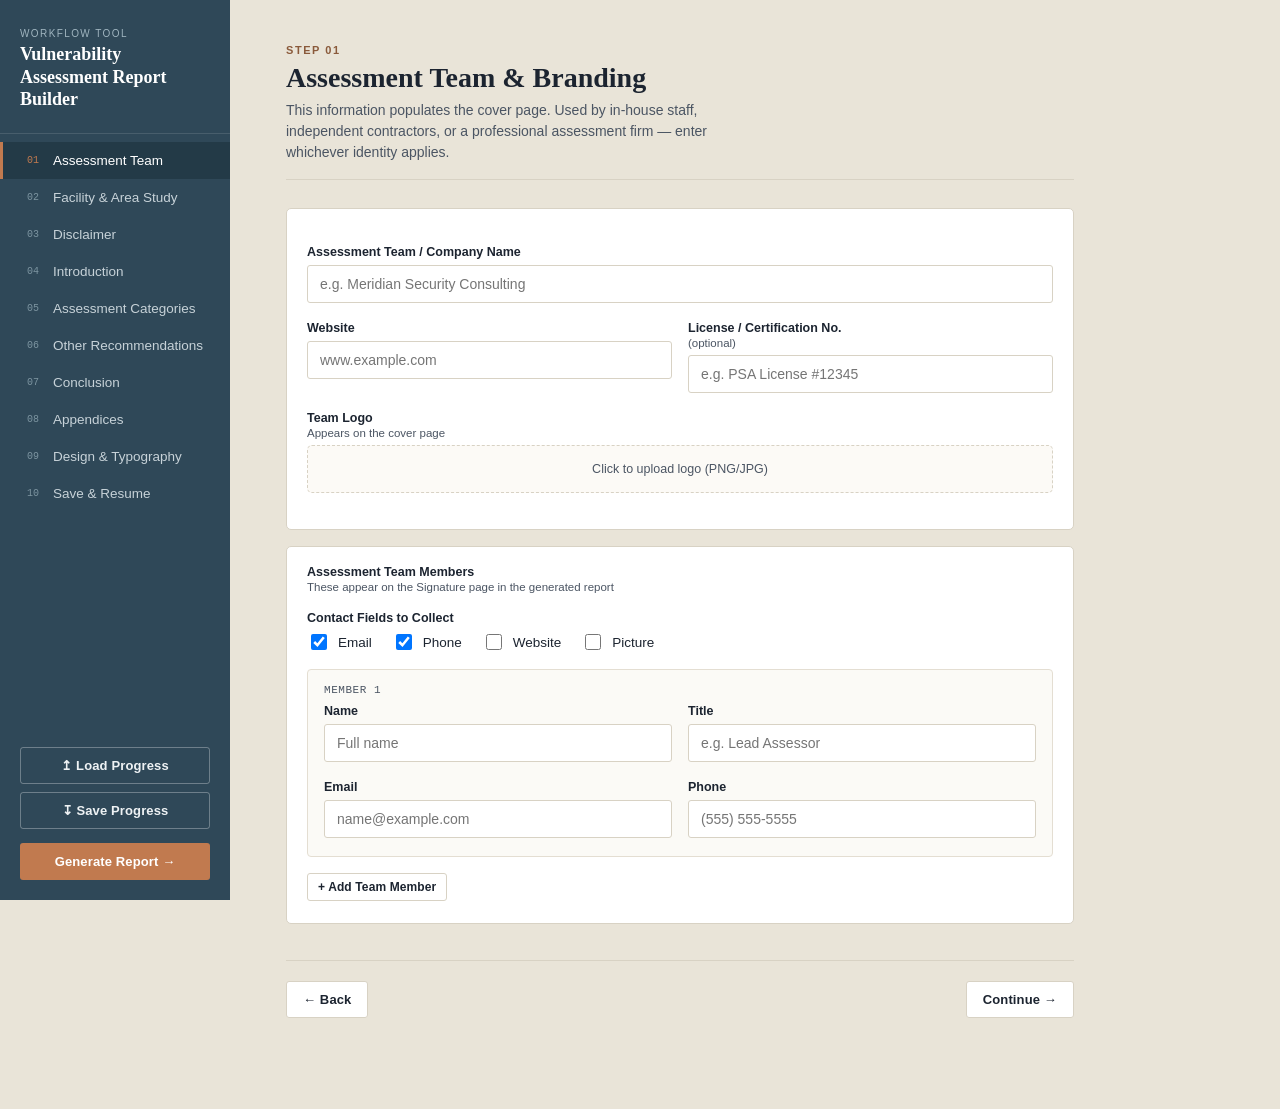
==== app/index.html @ 3f827d61 "Rename index.html to app/index.html" ====
<!DOCTYPE html>
<html lang="en">
<head>
<meta charset="UTF-8">
<meta name="viewport" content="width=device-width, initial-scale=1.0, viewport-fit=cover">
<title>Vulnerability Assessment Report Generator</title>

<!-- PWA: installability -->
<link rel="manifest" href="manifest.json">
<meta name="theme-color" content="#2f4858">
<meta name="background-color" content="#e9e4d8">
<link rel="icon" type="image/png" sizes="192x192" href="icon-192.png">
<link rel="icon" type="image/png" sizes="512x512" href="icon-512.png">

<!-- iOS home-screen behavior (Safari doesn't read manifest.json for these) -->
<link rel="apple-touch-icon" href="apple-touch-icon.png">
<meta name="apple-mobile-web-app-capable" content="yes">
<meta name="apple-mobile-web-app-status-bar-style" content="black-translucent">
<meta name="apple-mobile-web-app-title" content="VA Report">
<meta name="mobile-web-app-capable" content="yes">
<style>
  :root{
    --ink:#1c2430;
    --ink-soft:#4b5563;
    --paper:#faf8f4;
    --paper-line:#e4ded2;
    --folder:#2f4858;
    --folder-dark:#233a47;
    --tab-active:#c17a4f;
    --accent:#8a5a3b;
    --low:#5b7f5e;
    --medium:#b98a35;
    --high:#b95c38;
    --critical:#a13c3c;
    --border:#d8d2c4;
    --serif:'Iowan Old Style','Palatino Linotype',Palatino,Georgia,serif;
    --sans:-apple-system,BlinkMacSystemFont,'Segoe UI',Roboto,Helvetica,Arial,sans-serif;
    --mono:'SF Mono',Consolas,Monaco,monospace;
  }
  *{box-sizing:border-box;}
  body{
    margin:0;
    font-family:var(--sans);
    color:var(--ink);
    background:#e9e4d8;
    -webkit-font-smoothing:antialiased;
  }
  /* ---------- APP SHELL ---------- */
  .app{
    display:flex;
    min-height:100vh;
  }
  .rail{
    width:230px;
    flex-shrink:0;
    background:var(--folder);
    color:#dfe6ea;
    padding:28px 0 20px;
    display:flex;
    flex-direction:column;
    position:sticky;
    top:0;
    height:100vh;
    overflow-y:auto;
  }
  .rail-brand{
    padding:0 20px 22px;
    border-bottom:1px solid rgba(255,255,255,.12);
    margin-bottom:8px;
  }
  .rail-brand .eyebrow{
    font-size:10px;
    letter-spacing:.14em;
    text-transform:uppercase;
    color:#9fb4bf;
    margin-bottom:4px;
  }
  .rail-brand h1{
    font-family:var(--serif);
    font-size:18px;
    font-weight:600;
    margin:0;
    line-height:1.25;
    color:#fff;
  }
  .tab{
    position:relative;
    display:flex;
    align-items:center;
    gap:10px;
    padding:11px 20px 11px 24px;
    font-size:13.5px;
    color:#c7d2d8;
    cursor:pointer;
    border-left:3px solid transparent;
    transition:background .15s, color .15s;
  }
  .tab .num{
    font-family:var(--mono);
    font-size:10px;
    color:#7d95a1;
    width:16px;
  }
  .tab:hover{ background:rgba(255,255,255,.05); color:#fff; }
  .tab.active{
    background:var(--folder-dark);
    color:#fff;
    border-left-color:var(--tab-active);
  }
  .tab.active .num{ color:var(--tab-active); }
  .rail-footer{
    margin-top:auto;
    padding:16px 20px 0;
  }
  .btn{
    display:inline-flex;
    align-items:center;
    justify-content:center;
    gap:8px;
    border:1px solid transparent;
    border-radius:3px;
    padding:10px 16px;
    font-size:13px;
    font-weight:600;
    cursor:pointer;
    font-family:var(--sans);
    letter-spacing:.01em;
  }
  .btn-primary{ background:var(--tab-active); color:#fff; }
  .btn-primary:hover{ background:#a8663d; }
  .btn-ghost{ background:transparent; border-color:rgba(255,255,255,.3); color:#eef2f4; width:100%; }
  .btn-ghost:hover{ background:rgba(255,255,255,.08); }
  .btn-outline{ background:#fff; border-color:var(--border); color:var(--ink); }
  .btn-outline:hover{ background:#f4f1ea; }
  .btn-small{ padding:6px 10px; font-size:12px; }
  .btn-danger{ color:var(--critical); background:transparent; border-color:transparent; }

  /* ---------- MAIN / FORM ---------- */
  .main{ flex:1; padding:44px 56px 90px; max-width:900px; }
  .panel{ display:none; }
  .panel.active{ display:block; animation:fade .2s ease; }
  @keyframes fade{ from{opacity:0; transform:translateY(4px);} to{opacity:1; transform:none;} }

  .panel-head{ margin-bottom:28px; border-bottom:1px solid var(--border); padding-bottom:16px; }
  .panel-head .eyebrow{ font-size:11px; letter-spacing:.14em; text-transform:uppercase; color:var(--accent); font-weight:700; margin-bottom:6px; }
  .panel-head h2{ font-family:var(--serif); font-size:28px; margin:0 0 6px; }
  .panel-head p{ margin:0; color:var(--ink-soft); font-size:14px; max-width:60ch; line-height:1.5; }

  label{ display:block; font-size:12.5px; font-weight:700; color:var(--ink); margin:18px 0 6px; }
  label .hint{ font-weight:400; color:var(--ink-soft); font-size:11.5px; display:block; margin-top:2px; }
  input[type=text], input[type=date], textarea, select{
    width:100%;
    font-family:var(--sans);
    font-size:14px;
    padding:10px 12px;
    border:1px solid var(--border);
    border-radius:3px;
    background:#fff;
    color:var(--ink);
  }
  textarea{ resize:vertical; min-height:90px; line-height:1.55; }
  input:focus, textarea:focus, select:focus{ outline:2px solid var(--accent); outline-offset:1px; }
  .row{ display:flex; gap:16px; }
  .row > div{ flex:1; }

  .field-group{ background:#fff; border:1px solid var(--border); border-radius:5px; padding:18px 20px 22px; margin-bottom:16px; }

  /* photo uploader */
  .photo-drop{
    border:1.5px dashed var(--border);
    border-radius:5px;
    padding:16px;
    text-align:center;
    font-size:12.5px;
    color:var(--ink-soft);
    cursor:pointer;
    background:#fcfaf6;
  }
  .photo-drop:hover{ border-color:var(--accent); color:var(--accent); }
  .photo-grid{ display:flex; flex-wrap:wrap; gap:14px; margin-top:14px; }
  .photo-card{ width:300px; }
  .photo-card img{ width:300px; height:210px; object-fit:cover; border-radius:3px; border:1px solid var(--border); display:block; }
  .photo-card input{ margin-top:6px; font-size:11.5px; padding:6px 8px; }
  .photo-card .remove{ font-size:11px; color:var(--critical); background:none; border:none; cursor:pointer; margin-top:4px; padding:0; }

  /* category cards */
  .cat-card{ background:#fff; border:1px solid var(--border); border-radius:5px; margin-bottom:14px; overflow:hidden; }
  .cat-card-head{ display:flex; align-items:center; gap:12px; padding:14px 18px; background:#f6f3ec; cursor:pointer; }
  .cat-card-head input[type=checkbox]{ width:17px; height:17px; accent-color:var(--accent); }
  .cat-card-head .cat-name{ font-weight:700; font-size:14.5px; flex:1; font-family:var(--serif); }
  .cat-card-head .chev{ font-size:11px; color:var(--ink-soft); transition:transform .15s; }
  .cat-card.no-report .cat-card-head{ background:#efece3; }
  .cat-card.no-report .cat-name{ color:var(--ink-soft); }
  .status-select{ width:auto; font-size:12px; padding:5px 8px; }
  .cat-card.open .chev{ transform:rotate(90deg); }
  .cat-card-body{ display:none; padding:16px 20px 20px; }
  .cat-card.open .cat-card-body{ display:block; }
  .vuln-card{ background:#fbfaf6; border:1px solid var(--paper-line); border-radius:4px; padding:14px 16px 18px; margin-bottom:14px; }
  .vuln-card-top{ display:flex; align-items:center; gap:10px; }
  .vuln-index{ font-family:var(--mono); font-size:11px; color:var(--ink-soft); text-transform:uppercase; letter-spacing:.05em; flex:1; }
  .vuln-card-top .priority-select{ min-width:150px; }
  .member-card{ background:#fbfaf6; border:1px solid var(--paper-line); border-radius:4px; padding:14px 16px 18px; margin-bottom:12px; }
  .member-card-top{ display:flex; align-items:center; gap:10px; margin-bottom:8px; }
  .member-card-top .member-index{ font-family:var(--mono); font-size:11px; color:var(--ink-soft); flex:1; text-transform:uppercase; letter-spacing:.05em; }
  .member-photo-thumb{ width:64px; height:64px; object-fit:cover; border-radius:50%; border:1px solid var(--border); display:block; }
  .priority-select{ width:auto; display:inline-block; min-width:170px; }
  .cat-remove{ font-size:11px; color:var(--critical); background:none; border:none; cursor:pointer; }
  .add-cat-row{ display:flex; gap:10px; margin-top:6px; }
  .add-cat-row input{ flex:1; }

  .conclusion-table{ width:100%; border-collapse:collapse; margin-top:16px; font-size:13px; }
  .conclusion-table th, .conclusion-table td{ border:1px solid var(--border); padding:8px 10px; text-align:left; }
  .conclusion-table th{ background:#f6f3ec; font-size:11px; text-transform:uppercase; letter-spacing:.05em; }
  .pill{ display:inline-block; padding:2px 9px; border-radius:20px; font-size:11px; font-weight:700; color:#fff; }
  .pill.low{ background:var(--low); } .pill.medium{ background:var(--medium); }
  .pill.high{ background:var(--high); } .pill.critical{ background:var(--critical); }
  .pill.unrated{ background:#9aa1a8; }

  .nav-buttons{ display:flex; justify-content:space-between; margin-top:36px; padding-top:20px; border-top:1px solid var(--border); }

  /* ---------- REPORT / PRINT VIEW ---------- */
  #reportView{ display:none; background:#d9d3c4; min-height:100vh; padding:40px 0 80px; }
  #reportView.active{ display:block; }
  .toolbar{
    position:sticky; top:0; z-index:20;
    background:var(--folder-dark); color:#fff;
    padding:12px 30px; display:flex; align-items:center; justify-content:space-between;
    margin-bottom:30px;
  }
  .toolbar .toolbar-title{ font-family:var(--serif); font-size:14px; }
  .toolbar-actions{ display:flex; gap:10px; }
  .sheet{
    width:816px; min-height:1056px; margin:0 auto 26px; background:var(--paper);
    box-shadow:0 6px 24px rgba(0,0,0,.18);
    padding:70px 72px; position:relative;
  }
  .sheet.cover{ display:flex; flex-direction:column; justify-content:space-between; }
  .cover .logo-slot{ width:120px; height:120px; border-radius:4px; display:flex; align-items:center; justify-content:center; overflow:hidden; margin-bottom:26px; }
  .cover .logo-slot.empty{ border:1px dashed var(--border); }
  .cover .logo-slot img{ width:100%; height:100%; object-fit:contain; }
  .cover .team-line{ font-size:12.5px; color:var(--ink-soft); }
  .cover .kicker{ font-size:11px; letter-spacing:.18em; text-transform:uppercase; color:var(--accent); font-weight:700; margin-bottom:14px; }
  .cover h1{
    font-family:var(--title-font-family, var(--serif)); font-size:var(--title-font-size, 42px);
    font-weight:var(--title-font-weight, 400); font-style:var(--title-font-style, normal);
    text-decoration:var(--title-text-decoration, none); line-height:1.08; margin:0 0 10px;
  }
  .cover h2{
    font-family:var(--title-font-family, var(--serif)); font-size:calc(var(--title-font-size, 42px) * 0.52);
    font-weight:var(--title-font-weight, 400); font-style:var(--title-font-style, normal);
    text-decoration:var(--title-text-decoration, none); color:var(--ink-soft); margin:0 0 40px;
  }
  .cover-meta{ display:grid; grid-template-columns:1fr 1fr; gap:14px 30px; border-top:1px solid var(--paper-line); padding-top:22px; font-size:12.5px; }
  .cover-meta .k{ text-transform:uppercase; letter-spacing:.08em; color:var(--ink-soft); font-size:10px; margin-bottom:3px; }
  .cover-meta .v{ font-size:14px; }
  .conf-strip{ margin-top:30px; padding:10px 14px; background:#f1ece0; border-left:3px solid var(--accent); font-size:11.5px; color:var(--ink-soft); }

  .sheet h1.section-title{ font-family:var(--serif); font-size:26px; border-bottom:2px solid var(--ink); padding-bottom:10px; margin:0 0 22px; }
  .sheet h2.sub-title{ font-family:var(--serif); font-size:17px; margin:26px 0 8px; color:var(--accent); }
  .sheet p, .sheet li, .sheet .body-block, .sheet td{
    font-family:var(--report-font-family, var(--sans)); font-size:var(--report-font-size, 13.5px);
    font-weight:var(--report-font-weight, 400); font-style:var(--report-font-style, normal);
    text-decoration:var(--report-text-decoration, none); line-height:1.7; color:#2a2f36;
  }
  .sheet .body-block{ white-space:pre-wrap; }
  .toc-line{ display:flex; align-items:baseline; gap:8px; font-size:13.5px; margin:9px 0; }
  .toc-line .dots{ flex:1; border-bottom:1px dotted #a39c8a; height:1px; margin-bottom:4px; }
  .disclaimer-box{ border:1px solid var(--ink); padding:24px; font-size:12.5px; line-height:1.7; background:#fff; }
  .disclaimer-box h1{ font-family:var(--serif); font-size:20px; margin-top:0; }

  .report-photo-grid{ display:flex; flex-wrap:wrap; gap:20px; margin:14px 0 4px; align-items:flex-start; }
  .report-photo-grid figure{ margin:0; max-width:100%; }
  .photo-resize-wrap{
    width:440px; height:300px; overflow:hidden; display:block;
    min-width:150px; min-height:100px; max-width:650px; max-height:520px;
    border:1px solid var(--paper-line);
  }
  .photo-resize-wrap img{ width:100%; height:100%; object-fit:cover; display:block; pointer-events:none; }
  .report-photo-grid figcaption{
    font-size:12.5px; font-weight:600; font-style:normal; color:var(--ink);
    margin-top:8px; padding-left:8px; border-left:3px solid var(--accent); line-height:1.4;
  }
  .resize-hint{ font-size:11px; color:var(--ink-soft); margin:8px 0 0; font-style:italic; }
  @media print{
    .photo-resize-wrap{ resize:none !important; cursor:default; overflow:visible; }
    .resize-hint{ display:none !important; }
    .resize-handle{ display:none !important; }
    .menu-toggle, .rail-scrim{ display:none !important; }
  }

  .finding-block{ break-inside:avoid; margin-bottom:26px; padding-bottom:20px; border-bottom:1px solid var(--paper-line); }
  .finding-block:last-child{ border-bottom:none; }
  .finding-block h3{ font-family:var(--serif); font-size:18px; margin:0 0 4px; }
  .finding-block .label{ font-size:10.5px; text-transform:uppercase; letter-spacing:.08em; color:var(--accent); font-weight:700; margin:14px 0 4px; }

  .page-break{ break-before:page; }
  .empty-note{ font-size:12.5px; color:var(--ink-soft); font-style:italic; }

  /* ---- Signature block ---- */
  .sig-tabs{ display:flex; gap:8px; margin:6px 0 12px; }
  .sig-tab{
    font-family:var(--sans); font-size:12.5px; font-weight:600; padding:8px 14px;
    border:1px solid var(--border); background:#fff; color:var(--ink-soft); border-radius:3px; cursor:pointer;
  }
  .sig-tab.active{ background:var(--folder); color:#fff; border-color:var(--folder); }
  .sig-typed-input{ margin-bottom:10px; }
  .sig-typed-preview{
    font-family:'Snell Roundhand','Brush Script MT','Segoe Script',cursive;
    font-size:38px; color:var(--ink); border-bottom:1.5px solid var(--ink); padding:6px 10px 12px;
    min-height:56px; max-width:420px;
  }
  .sig-typed-preview.locked{ border-bottom:none; margin-bottom:0; padding-left:0; }
  .sig-canvas-wrap{ display:inline-block; border:1.5px solid var(--border); border-radius:4px; background:#fff; }
  .sig-canvas-wrap canvas{ display:block; cursor:crosshair; }
  .sig-locked{ border:1.5px solid var(--ink); border-radius:5px; padding:22px 26px; background:#fff; max-width:480px; }
  @media print{
    .sig-tabs, #sigTypeWrap input, .sig-canvas-wrap, #signatureArea .btn{ display:none !important; }
    .no-print{ display:none !important; }
  }

  @media print{
    body{ background:#fff; }
    .rail, .toolbar, .app{ display:none !important; }
    #reportView{ display:block !important; padding:0; background:#fff; }
    .sheet{ box-shadow:none; width:auto; min-height:0; margin:0; padding:0.6in 0.75in; }
    .page-break{ break-before:page; }
    a{ color:inherit; text-decoration:none; }
  }

  /* ---------- CUSTOM RESIZE HANDLE (touch + mouse) ----------
     Native CSS `resize` (used above) has no touch equivalent on
     phones/tablets, so photos there get this explicit drag handle
     instead. Both mechanisms coexist: desktop mice keep the native
     corner resize, and this handle drives resizing wherever the CSS
     one can't be grabbed with a finger. */
  .photo-resize-wrap{ position:relative; }
  .resize-handle{
    position:absolute; right:0; bottom:0; width:26px; height:26px;
    touch-action:none; cursor:nwse-resize;
    background:linear-gradient(135deg, transparent 50%, rgba(28,36,48,.55) 50%);
    border-bottom-right-radius:2px;
  }
  .resize-handle::after{
    content:''; position:absolute; right:5px; bottom:5px; width:8px; height:8px;
    border-right:2px solid #fff; border-bottom:2px solid #fff; opacity:.85;
  }

  /* ---------- MOBILE LAYOUT ---------- */
  .menu-toggle{
    display:none;
    align-items:center; justify-content:center;
    width:40px; height:40px; border-radius:6px;
    background:var(--folder-dark); border:1px solid rgba(255,255,255,.18);
    color:#fff; font-size:18px; cursor:pointer; flex-shrink:0;
  }
  .rail-scrim{
    display:none; position:fixed; inset:0; background:rgba(20,26,33,.45);
    z-index:39;
  }
  .mobile-topbar{ display:none; }

  @media (max-width: 820px){
    .app{ flex-direction:column; }
    .mobile-topbar{
      display:flex; align-items:center; gap:12px;
      background:var(--folder); color:#fff; padding:12px 16px;
      position:sticky; top:0; z-index:20;
      padding-top:calc(12px + env(safe-area-inset-top));
    }
    .mobile-topbar h1{ font-family:var(--serif); font-size:16px; margin:0; font-weight:600; }
    .menu-toggle{ display:inline-flex; }
    .rail{
      position:fixed; top:0; left:0; bottom:0; z-index:40;
      width:82vw; max-width:300px; height:100vh;
      transform:translateX(-100%);
      transition:transform .22s ease;
      padding-top:calc(28px + env(safe-area-inset-top));
      box-shadow:2px 0 18px rgba(0,0,0,.25);
    }
    .rail.open{ transform:translateX(0); }
    .rail-scrim.open{ display:block; }
    .main{ padding:20px 16px 100px; max-width:100%; }
    .panel-head h2{ font-size:22px; }
    .toolbar{ flex-wrap:wrap; gap:8px; }
    .photo-resize-wrap{ width:100%; max-width:100%; height:220px; }
    input, select, textarea, button{ font-size:16px; } /* prevents iOS auto-zoom on focus */
  }
</style>
</head>
<body>

<div class="mobile-topbar">
  <button class="menu-toggle" id="menuToggle" aria-label="Open step navigation" aria-expanded="false">☰</button>
  <h1>VA Report Builder</h1>
</div>
<div class="rail-scrim" id="railScrim"></div>

<div class="app" id="appShell">
  <nav class="rail" id="mainRail">
    <div class="rail-brand">
      <div class="eyebrow">Workflow Tool</div>
      <h1>Vulnerability Assessment Report Builder</h1>
    </div>
    <div class="tab active" data-panel="team"><span class="num">01</span>Assessment Team</div>
    <div class="tab" data-panel="facility"><span class="num">02</span>Facility &amp; Area Study</div>
    <div class="tab" data-panel="disclaimer"><span class="num">03</span>Disclaimer</div>
    <div class="tab" data-panel="intro"><span class="num">04</span>Introduction</div>
    <div class="tab" data-panel="categories"><span class="num">05</span>Assessment Categories</div>
    <div class="tab" data-panel="other"><span class="num">06</span>Other Recommendations</div>
    <div class="tab" data-panel="conclusion"><span class="num">07</span>Conclusion</div>
    <div class="tab" data-panel="appendix"><span class="num">08</span>Appendices</div>
    <div class="tab" data-panel="design"><span class="num">09</span>Design &amp; Typography</div>
    <div class="tab" data-panel="save"><span class="num">10</span>Save &amp; Resume</div>
    <div class="rail-footer">
      <button class="btn btn-ghost" onclick="document.getElementById('loadInput').click()">↥ Load Progress</button>
      <input type="file" id="loadInput" accept="application/json" style="display:none" onchange="loadProgress(event)">
      <button class="btn btn-ghost" style="margin-top:8px" onclick="saveProgress()">↧ Save Progress</button>
      <button class="btn btn-primary" style="width:100%; margin-top:14px" onclick="generateReport()">Generate Report →</button>
    </div>
  </nav>

  <main class="main">

    <!-- 01 TEAM -->
    <section class="panel active" id="panel-team">
      <div class="panel-head">
        <div class="eyebrow">Step 01</div>
        <h2>Assessment Team &amp; Branding</h2>
        <p>This information populates the cover page. Used by in-house staff, independent contractors, or a professional assessment firm — enter whichever identity applies.</p>
      </div>
      <div class="field-group">
        <label>Assessment Team / Company Name</label>
        <input type="text" id="teamName" placeholder="e.g. Meridian Security Consulting">
        <div class="row">
          <div>
            <label>Website</label>
            <input type="text" id="teamWebsite" placeholder="www.example.com">
          </div>
          <div>
            <label>License / Certification No. <span class="hint">(optional)</span></label>
            <input type="text" id="teamLicense" placeholder="e.g. PSA License #12345">
          </div>
        </div>
        <label>Team Logo <span class="hint">Appears on the cover page</span></label>
        <div class="photo-drop" onclick="document.getElementById('logoInput').click()">Click to upload logo (PNG/JPG)</div>
        <input type="file" id="logoInput" accept="image/*" style="display:none" onchange="handleLogo(event)">
        <div id="logoPreviewWrap" class="photo-grid"></div>
      </div>

      <div class="field-group">
        <label style="margin-top:0">Assessment Team Members <span class="hint">These appear on the Signature page in the generated report</span></label>
        <label>Contact Fields to Collect</label>
        <div style="display:flex; flex-wrap:wrap; gap:20px; margin-top:4px;">
          <label style="margin:0; font-weight:400; font-size:13.5px; display:flex; align-items:center; gap:8px;"><input type="checkbox" id="teamCfgEmail" checked onchange="updateTeamConfig()" style="width:16px;height:16px;"> Email</label>
          <label style="margin:0; font-weight:400; font-size:13.5px; display:flex; align-items:center; gap:8px;"><input type="checkbox" id="teamCfgPhone" checked onchange="updateTeamConfig()" style="width:16px;height:16px;"> Phone</label>
          <label style="margin:0; font-weight:400; font-size:13.5px; display:flex; align-items:center; gap:8px;"><input type="checkbox" id="teamCfgWebsite" onchange="updateTeamConfig()" style="width:16px;height:16px;"> Website</label>
          <label style="margin:0; font-weight:400; font-size:13.5px; display:flex; align-items:center; gap:8px;"><input type="checkbox" id="teamCfgPhoto" onchange="updateTeamConfig()" style="width:16px;height:16px;"> Picture</label>
        </div>
        <div id="teamMemberList" style="margin-top:16px;"></div>
        <button class="btn btn-outline btn-small" style="margin-top:4px" onclick="addTeamMember()">+ Add Team Member</button>
      </div>
    </section>

    <!-- 02 FACILITY -->
    <section class="panel" id="panel-facility">
      <div class="panel-head">
        <div class="eyebrow">Step 02</div>
        <h2>Facility Overview &amp; Area Study</h2>
        <p>Identify the facility, residence, or infrastructure being assessed, add site photographs, and describe the surrounding area.</p>
      </div>
      <div class="field-group">
        <label>Facility Name</label>
        <input type="text" id="facName" placeholder="e.g. Riverside Distribution Center">
        <label>Address</label>
        <input type="text" id="facAddress" placeholder="Street, City, State, ZIP">
        <div class="row">
          <div><label>Facility Type</label><input type="text" id="facType" placeholder="e.g. Commercial warehouse, house of worship, private residence"></div>
          <div><label>Report Date</label><input type="date" id="facDate"></div>
        </div>
        <div class="row">
          <div><label>Report Author</label><input type="text" id="facAuthor" placeholder="Lead assessor name"></div>
          <div><label>Distribution / Confidentiality</label><input type="text" id="facDistribution" placeholder="e.g. Confidential — Client leadership only"></div>
        </div>
      </div>

      <div class="field-group">
        <label style="margin-top:0">Facility Photographs <span class="hint">Building face, overhead/aerial view, signage, seals, or identifying marks</span></label>
        <div class="photo-drop" onclick="document.getElementById('facPhotoInput').click()">Click to upload one or more photos</div>
        <input type="file" id="facPhotoInput" accept="image/*" multiple style="display:none" onchange="handlePhotos(event,'facilityPhotos')">
        <div id="facilityPhotos-grid" class="photo-grid"></div>
      </div>

      <div class="field-group">
        <label style="margin-top:0">Area Study</label>
        <label>Neighboring Properties &amp; Surroundings</label>
        <textarea id="areaNeighbors" placeholder="Describe adjacent properties, land use, shared access points, and any businesses or residences that affect the facility's risk profile."></textarea>
        <label>Local Crime Statistics <span class="hint">Cite source, e.g. local PD or UCR data</span></label>
        <textarea id="areaCrime" placeholder="Summarize relevant crime trends in the immediate area and their source."></textarea>
        <label>Other Area Factors</label>
        <textarea id="areaOther" placeholder="Transportation/access routes, natural hazards, community factors, foot traffic patterns, etc."></textarea>
      </div>
    </section>

    <!-- 03 DISCLAIMER -->
    <section class="panel" id="panel-disclaimer">
      <div class="panel-head">
        <div class="eyebrow">Step 03</div>
        <h2>Legal Disclaimer</h2>
        <p>Standard language is pre-filled below. Edit to match your organization's counsel-approved wording — this text is included verbatim on its own page in every generated report.</p>
      </div>
      <div class="field-group">
        <textarea id="disclaimerText" style="min-height:260px"></textarea>
      </div>
    </section>

    <!-- 04 INTRO -->
    <section class="panel" id="panel-intro">
      <div class="panel-head">
        <div class="eyebrow">Step 04</div>
        <h2>Introduction to Vulnerability Assessments</h2>
        <p>General-purpose orientation text for stakeholders unfamiliar with vulnerability assessments, plus the Mission &amp; Scope statement that defines exactly what this assessment covers. The priority-rating legend defined here is referenced later in the Conclusion.</p>
      </div>
      <div class="field-group">
        <textarea id="introText" style="min-height:260px"></textarea>
      </div>

      <div class="field-group">
        <label style="margin-top:0">Mission Statement</label>
        <p style="font-size:12.5px; color:var(--ink-soft); margin:0 0 6px;">Why this assessment was performed and whose interest it serves.</p>
        <textarea id="missionText" style="min-height:110px"></textarea>

        <label>Scope Statement</label>
        <p style="font-size:12.5px; color:var(--ink-soft); margin:0 0 6px;">What this assessment covers — and explicitly does not — in general terms.</p>
        <textarea id="scopeText" style="min-height:140px"></textarea>

        <label>Assessment Boundaries <span class="hint">Site-specific — e.g. which buildings, floors, or property lines were included</span></label>
        <textarea id="scopeBoundaries" placeholder="e.g. This assessment covers the main building interior and exterior perimeter up to the property line. Adjacent tenant spaces and off-site parking are outside this scope."></textarea>

        <label>Limitations <span class="hint">Conditions that constrained the assessment, if any</span></label>
        <textarea id="scopeLimitations" placeholder="e.g. Weather limited exterior lighting evaluation to daylight hours. Server room access was escorted and time-limited."></textarea>

        <label>Scope Coverage Summary <span class="hint">Auto-generated from Step 05 — set each category's status there</span></label>
        <div id="scopeCoveragePreview"></div>
      </div>
    </section>

    <!-- 05 CATEGORIES -->
    <section class="panel" id="panel-categories">
      <div class="panel-head">
        <div class="eyebrow">Step 05</div>
        <h2>Assessment Categories</h2>
        <p>Uncheck any category that doesn't apply to this facility, or add a custom one. Each category is narrative-only — observations and recommendations in plain language, with an overall priority used to build the Conclusion summary table.</p>
      </div>
      <div id="categoryList"></div>
      <div class="add-cat-row">
        <input type="text" id="newCatName" placeholder="Add a custom category (e.g. Loading Dock, IT/Server Room)">
        <button class="btn btn-outline btn-small" onclick="addCategory()">+ Add Category</button>
      </div>
    </section>

    <!-- 06 OTHER -->
    <section class="panel" id="panel-other">
      <div class="panel-head">
        <div class="eyebrow">Step 06</div>
        <h2>Other Security Recommendations</h2>
        <p>Cross-cutting observations that don't belong to a single category — policy gaps, training needs, budget-phased items, etc.</p>
      </div>
      <div class="field-group">
        <textarea id="otherRecs" style="min-height:200px" placeholder="Enter any additional recommendations here."></textarea>
      </div>
    </section>

    <!-- 07 CONCLUSION -->
    <section class="panel" id="panel-conclusion">
      <div class="panel-head">
        <div class="eyebrow">Step 07</div>
        <h2>Full Conclusion</h2>
        <p>Summarize overall risk posture and closing remarks. The priority table below is generated automatically from the ratings set on each category in Step 05.</p>
      </div>
      <div class="field-group">
        <textarea id="conclusionText" style="min-height:180px" placeholder="Provide the overall closing assessment and top-line recommendations for leadership."></textarea>
        <label>Priority Summary <span class="hint">Auto-generated — set ratings in the Categories step</span></label>
        <div id="prioritySummaryPreview"></div>
      </div>
    </section>

    <!-- 08 APPENDIX -->
    <section class="panel" id="panel-appendix">
      <div class="panel-head">
        <div class="eyebrow">Step 08</div>
        <h2>Appendices</h2>
        <p>Attach blueprints, floor plans, or diagrams, and list any references or exhibits cited in the report.</p>
      </div>
      <div class="field-group">
        <label style="margin-top:0">Blueprints / Building Diagrams</label>
        <div class="photo-drop" onclick="document.getElementById('bpInput').click()">Click to upload blueprint or diagram images</div>
        <input type="file" id="bpInput" accept="image/*" multiple style="display:none" onchange="handlePhotos(event,'blueprints')">
        <div id="blueprints-grid" class="photo-grid"></div>
        <label>References &amp; Exhibits</label>
        <textarea id="referencesText" placeholder="List any cited standards, reports, or supporting exhibits (e.g. ASIS ESRM guidelines, local PD crime data, prior audit reports)."></textarea>
      </div>
    </section>

    <!-- 09 DESIGN & TYPOGRAPHY -->
    <section class="panel" id="panel-design">
      <div class="panel-head">
        <div class="eyebrow">Step 09</div>
        <h2>Design &amp; Typography</h2>
        <p>Control the look of the generated report. "Report-Wide" settings apply to body text throughout every section; "Title Page" settings apply only to the facility name and subtitle on the cover.</p>
      </div>

      <div class="field-group">
        <label style="margin-top:0">Report-Wide Typography</label>
        <div class="row">
          <div>
            <label>Font Type</label>
            <select id="bodyFontFamily">
              <option value="-apple-system,BlinkMacSystemFont,'Segoe UI',Roboto,Helvetica,Arial,sans-serif">Clean Sans (Segoe UI / Helvetica)</option>
              <option value="Arial,Helvetica,sans-serif">Modern Sans (Arial)</option>
              <option value="Georgia,'Times New Roman',serif">Classic Serif (Georgia)</option>
              <option value="'Times New Roman',Times,serif">Traditional Serif (Times New Roman)</option>
              <option value="'Courier New',Courier,monospace">Typewriter (Courier New)</option>
            </select>
          </div>
          <div>
            <label>Font Size</label>
            <select id="bodyFontSize">
              <option value="11.5px">Small</option>
              <option value="13.5px" selected>Medium (Default)</option>
              <option value="15px">Large</option>
              <option value="17px">Extra Large</option>
            </select>
          </div>
        </div>
        <label>Text Style</label>
        <div style="display:flex; gap:20px; margin-top:4px;">
          <label style="margin:0; font-weight:400; font-size:13.5px; display:flex; align-items:center; gap:8px;"><input type="checkbox" id="bodyBold" style="width:16px;height:16px;"> Bold</label>
          <label style="margin:0; font-weight:400; font-size:13.5px; display:flex; align-items:center; gap:8px;"><input type="checkbox" id="bodyItalic" style="width:16px;height:16px;"> Italic</label>
          <label style="margin:0; font-weight:400; font-size:13.5px; display:flex; align-items:center; gap:8px;"><input type="checkbox" id="bodyUnderline" style="width:16px;height:16px;"> Underline</label>
        </div>
      </div>

      <div class="field-group">
        <label style="margin-top:0">Title Page Typography</label>
        <p style="font-size:12.5px; color:var(--ink-soft); margin:0 0 6px;">Applies to the facility name and address on the cover page.</p>
        <div class="row">
          <div>
            <label>Font Type</label>
            <select id="titleFontFamily">
              <option value="'Iowan Old Style','Palatino Linotype',Palatino,Georgia,serif" selected>Classic Serif (Default)</option>
              <option value="Georgia,'Times New Roman',serif">Georgia</option>
              <option value="'Times New Roman',Times,serif">Times New Roman</option>
              <option value="Arial,Helvetica,sans-serif">Modern Sans (Arial)</option>
              <option value="-apple-system,BlinkMacSystemFont,'Segoe UI',Roboto,sans-serif">Clean Sans (Segoe UI)</option>
              <option value="'Courier New',Courier,monospace">Typewriter (Courier New)</option>
            </select>
          </div>
          <div>
            <label>Title Size</label>
            <select id="titleFontSize">
              <option value="32px">Small</option>
              <option value="42px" selected>Medium (Default)</option>
              <option value="52px">Large</option>
              <option value="62px">Extra Large</option>
            </select>
          </div>
        </div>
        <label>Text Style</label>
        <div style="display:flex; gap:20px; margin-top:4px;">
          <label style="margin:0; font-weight:400; font-size:13.5px; display:flex; align-items:center; gap:8px;"><input type="checkbox" id="titleBold" style="width:16px;height:16px;"> Bold</label>
          <label style="margin:0; font-weight:400; font-size:13.5px; display:flex; align-items:center; gap:8px;"><input type="checkbox" id="titleItalic" style="width:16px;height:16px;"> Italic</label>
          <label style="margin:0; font-weight:400; font-size:13.5px; display:flex; align-items:center; gap:8px;"><input type="checkbox" id="titleUnderline" style="width:16px;height:16px;"> Underline</label>
        </div>
      </div>
    </section>
    <section class="panel" id="panel-save">
      <div class="panel-head">
        <div class="eyebrow">Step 10</div>
        <h2>Save &amp; Resume</h2>
        <p>Nothing is stored automatically — this tool keeps no server or browser storage. Save your progress to a file you keep (local drive, shared folder, etc.) and load it later to pick up where you left off, on this or any other computer.</p>
      </div>

      <div class="field-group">
        <label style="margin-top:0">Saved File Naming Convention</label>
        <p style="font-size:12.5px; color:var(--ink-soft); margin:0 0 6px;">Choose which details appear in the file name, in order, and how they're separated. This same name is also suggested when you print/save the final report as a PDF.</p>

        <label>Include in File Name</label>
        <div style="display:flex; flex-direction:column; gap:8px; margin-top:4px;">
          <label style="margin:0; font-weight:400; font-size:13.5px; display:flex; align-items:center; gap:8px;"><input type="checkbox" id="nameField-facility" checked onchange="updateFilenamePreview()" style="width:16px;height:16px;"> Facility Name</label>
          <label style="margin:0; font-weight:400; font-size:13.5px; display:flex; align-items:center; gap:8px;"><input type="checkbox" id="nameField-date" checked onchange="updateFilenamePreview()" style="width:16px;height:16px;"> Report Date</label>
          <label style="margin:0; font-weight:400; font-size:13.5px; display:flex; align-items:center; gap:8px;"><input type="checkbox" id="nameField-team" onchange="updateFilenamePreview()" style="width:16px;height:16px;"> Assessment Team Name</label>
          <label style="margin:0; font-weight:400; font-size:13.5px; display:flex; align-items:center; gap:8px;"><input type="checkbox" id="nameField-author" onchange="updateFilenamePreview()" style="width:16px;height:16px;"> Report Author</label>
          <label style="margin:0; font-weight:400; font-size:13.5px; display:flex; align-items:center; gap:8px;"><input type="checkbox" id="nameField-status" checked onchange="updateFilenamePreview()" style="width:16px;height:16px;"> Status (Draft/Final)</label>
        </div>

        <div class="row" style="margin-top:16px;">
          <div>
            <label>Field Order</label>
            <select id="nameFieldOrder" onchange="updateFilenamePreview()">
              <option value="facility,date,team,author,status">Facility → Date → Team → Author → Status</option>
              <option value="date,facility,team,author,status">Date → Facility → Team → Author → Status</option>
              <option value="team,facility,date,author,status">Team → Facility → Date → Author → Status</option>
              <option value="status,facility,date,team,author">Status → Facility → Date → Team → Author</option>
            </select>
          </div>
          <div>
            <label>Separator</label>
            <select id="nameSeparator" onchange="updateFilenamePreview()">
              <option value="_">Underscore ( _ )</option>
              <option value="-">Hyphen ( - )</option>
              <option value=" ">Space</option>
            </select>
          </div>
        </div>
        <div class="row">
          <div>
            <label>Date Format</label>
            <select id="nameDateFormat" onchange="updateFilenamePreview()">
              <option value="YYYY-MM-DD">YYYY-MM-DD</option>
              <option value="MM-DD-YYYY">MM-DD-YYYY</option>
              <option value="DD-MM-YYYY">DD-MM-YYYY</option>
            </select>
          </div>
          <div>
            <label>Status</label>
            <select id="nameStatus" onchange="updateFilenamePreview()">
              <option>Draft</option>
              <option>Final</option>
              <option>In Review</option>
            </select>
          </div>
        </div>

        <label>Preview</label>
        <div id="filenamePreview" style="font-family:var(--mono); font-size:13px; background:#f6f3ec; border:1px solid var(--border); border-radius:3px; padding:10px 12px;"></div>
      </div>

      <div class="field-group">
        <label style="margin-top:0">Progress File</label>
        <p style="font-size:12.5px; color:var(--ink-soft); margin:0 0 12px;">Save Progress downloads a <code>.json</code> file containing every field, photo, and category entered so far. Load Progress restores it exactly.</p>
        <button class="btn btn-outline" onclick="saveProgress()">↧ Save Progress Now</button>
        <button class="btn btn-outline" style="margin-left:10px" onclick="document.getElementById('loadInput2').click()">↥ Load Progress File</button>
        <input type="file" id="loadInput2" accept="application/json" style="display:none" onchange="loadProgress(event)">
      </div>
    </section>

    <div class="nav-buttons">
      <button class="btn btn-outline" onclick="stepNav(-1)">← Back</button>
      <button class="btn btn-outline" onclick="stepNav(1)">Continue →</button>
    </div>
  </main>
</div>

<!-- ================= REPORT VIEW ================= -->
<div id="reportView">
  <div class="toolbar">
    <div class="toolbar-title">Report Preview <span style="font-weight:400; opacity:.75; font-size:12px;">— drag the bottom-right corner of any photo to resize it</span></div>
    <div class="toolbar-actions">
      <button class="btn btn-ghost btn-small" onclick="backToEdit()">← Back to Editor</button>
      <button class="btn btn-primary btn-small" onclick="window.print()">Print / Save as PDF</button>
    </div>
  </div>
  <div id="reportSheets"></div>
</div>

<script>
/* ---------------- DEFAULT CONTENT ---------------- */
const DEFAULT_DISCLAIMER = `This Vulnerability Assessment Report ("Report") is provided for informational and planning purposes only. It reflects observations and professional judgment made at a specific point in time, under the conditions present during the site visit(s) described herein, and does not constitute a guarantee, warranty, or certification that the facility is free from security vulnerabilities or that any incident will not occur.

All findings and recommendations contained in this Report are offered in good faith based on the information available to the assessment team at the time of the assessment. They are not binding upon the recipient organization, and the decision to implement, modify, phase, or decline any recommendation rests solely with the recipient's leadership.

This Report is not a legal, engineering, or life-safety code compliance opinion, and should not be relied upon as such. The assessment team disclaims liability for any loss, damage, or injury arising from reliance on this Report, from conditions that changed after the assessment date, or from matters outside the stated scope of the assessment. Recipients are encouraged to consult qualified legal, engineering, insurance, and law-enforcement professionals before acting on any recommendation.

Distribution of this Report should be limited to individuals with a legitimate need to know, consistent with the confidentiality designation on the cover page.`;

const DEFAULT_INTRO = `A vulnerability assessment is a structured, good-faith review of a facility's physical security posture. Its purpose is to identify conditions that could make the facility, its occupants, or its assets more susceptible to a security incident, and to offer practical, prioritized recommendations for reducing that exposure.

This assessment was conducted through direct site observation, interviews where applicable, and review of available documentation. It considers the facility itself as well as the surrounding area, since conditions beyond the property line often shape the risks faced on site.

Findings throughout this report are described in plain language rather than technical jargon, so they can be understood and acted upon by stakeholders regardless of security background. Where a category is assigned an overall priority in the Conclusion, the following scale is used:

• Low — Worth noting; no immediate action required.
• Medium — Should be addressed within a reasonable planning horizon.
• High — Warrants prompt attention and resourcing.
• Critical — Represents a significant, time-sensitive exposure requiring immediate action.`;

const DEFAULT_MISSION = `This assessment was performed to help facility leadership understand the current physical security posture of the site and to provide practical, prioritized recommendations that support the safety of occupants, visitors, and assets. It is intended to inform decision-making and resource planning — not to assign fault, satisfy a specific code requirement, or substitute for the judgment of facility leadership, legal counsel, risk management, or law enforcement.`;

const DEFAULT_SCOPE = `This vulnerability assessment addresses the physical security of the facility identified in this report, including its perimeter, points of entry and exit, life-safety and detection systems, staffing and procedures, and the surrounding area to the extent it affects site security.

This assessment does not constitute a fire or life-safety code compliance review, a cybersecurity or information-security assessment, an insurance evaluation, a structural or engineering inspection, or a legal opinion. Categories evaluated — and any categories intentionally not assessed, with reasons — are listed in the Scope Coverage Summary below and reflect the scope agreed upon prior to the site visit.`;

const DEFAULT_CATEGORIES = [
  "Area","Perimeter","Doors","Windows","Parking","Landscaping","Lighting",
  "Alarm Systems","Cameras","Critical Infrastructure","Protected/Controlled Areas",
  "Deliveries","Guard Force","Emergency Plans","Screening Procedures"
];

/* ---------------- STATE ---------------- */
let state = {
  logo: null,
  facilityPhotos: [],
  blueprints: [],
  teamMembers: [ makeTeamMember() ],
  teamContactConfig: { email: true, phone: true, website: false, photo: false },
  categories: DEFAULT_CATEGORIES.map(name => ({
    id: crypto.randomUUID(), name, status: 'assessed', noReportReason: '', noReportOther: '',
    vulnerabilities: [ makeVuln() ]
  }))
};
function makeTeamMember(){
  return { id: crypto.randomUUID(), name:"", title:"", email:"", phone:"", website:"", photo:null };
}
const NO_REPORT_REASONS = [
  "Outside assessment scope",
  "Not accessible during site visit",
  "Not applicable to this facility",
  "Requested exclusion by client",
  "Other"
];
function makeVuln(){
  return { id: crypto.randomUUID(), vulnerability:"", risk:"", mitigation:"", priority:"Unrated", photos: [] };
}

/* ---------------- INIT ---------------- */
document.getElementById('disclaimerText').value = DEFAULT_DISCLAIMER;
document.getElementById('introText').value = DEFAULT_INTRO;
document.getElementById('missionText').value = DEFAULT_MISSION;
document.getElementById('scopeText').value = DEFAULT_SCOPE;
renderCategories();
renderTeamMembers();
updateFilenamePreview();

/* ---------------- NAV ---------------- */
const panelOrder = ["team","facility","disclaimer","intro","categories","other","conclusion","appendix","design","save"];
document.querySelectorAll('.tab').forEach(tab=>{
  tab.addEventListener('click', ()=>{ showPanel(tab.dataset.panel); closeMobileNav(); });
});
function showPanel(name){
  document.querySelectorAll('.panel').forEach(p=>p.classList.remove('active'));
  document.querySelectorAll('.tab').forEach(t=>t.classList.remove('active'));
  document.getElementById('panel-'+name).classList.add('active');
  document.querySelector('.tab[data-panel="'+name+'"]').classList.add('active');
  if(name === 'save') updateFilenamePreview();
  window.scrollTo({top:0, behavior:'instant'});
}

/* ---------------- MOBILE STEP-NAV DRAWER ----------------
   Below 820px the left rail becomes an off-canvas drawer opened by
   the hamburger button in the mobile top bar, so the ten-step
   navigation doesn't permanently eat screen width on a phone. */
const mainRail = document.getElementById('mainRail');
const railScrim = document.getElementById('railScrim');
const menuToggle = document.getElementById('menuToggle');
function openMobileNav(){
  mainRail.classList.add('open');
  railScrim.classList.add('open');
  menuToggle.setAttribute('aria-expanded','true');
}
function closeMobileNav(){
  mainRail.classList.remove('open');
  railScrim.classList.remove('open');
  menuToggle.setAttribute('aria-expanded','false');
}
menuToggle.addEventListener('click', ()=>{
  mainRail.classList.contains('open') ? closeMobileNav() : openMobileNav();
});
railScrim.addEventListener('click', closeMobileNav);
function stepNav(dir){
  const active = document.querySelector('.panel.active').id.replace('panel-','');
  let idx = panelOrder.indexOf(active) + dir;
  idx = Math.max(0, Math.min(panelOrder.length-1, idx));
  showPanel(panelOrder[idx]);
}

/* ---------------- FILE HELPERS ---------------- */
function readFileAsDataURL(file){
  return new Promise((res,rej)=>{
    const r = new FileReader();
    r.onload = ()=>res(r.result);
    r.onerror = rej;
    r.readAsDataURL(file);
  });
}
async function handleLogo(e){
  const file = e.target.files[0];
  if(!file) return;
  state.logo = await readFileAsDataURL(file);
  renderLogoPreview();
}
function renderLogoPreview(){
  const wrap = document.getElementById('logoPreviewWrap');
  wrap.innerHTML = "";
  if(!state.logo) return;
  const card = document.createElement('div');
  card.className = 'photo-card';
  card.innerHTML = `<img src="${state.logo}"><button class="remove" onclick="removeLogo()">Remove</button>`;
  wrap.appendChild(card);
}
function removeLogo(){ state.logo = null; renderLogoPreview(); }

/* ---------------- TEAM MEMBERS ---------------- */
function updateTeamConfig(){
  state.teamContactConfig = {
    email: document.getElementById('teamCfgEmail').checked,
    phone: document.getElementById('teamCfgPhone').checked,
    website: document.getElementById('teamCfgWebsite').checked,
    photo: document.getElementById('teamCfgPhoto').checked
  };
  renderTeamMembers();
}
function renderTeamMembers(){
  const list = document.getElementById('teamMemberList');
  if(!list) return;
  const cfg = state.teamContactConfig;
  list.innerHTML = state.teamMembers.map((m,i)=>`
    <div class="member-card" id="member-${m.id}">
      <div class="member-card-top">
        <span class="member-index">Member ${i+1}</span>
        ${state.teamMembers.length>1 ? `<button class="cat-remove" onclick="removeTeamMember('${m.id}')">Remove</button>` : ''}
      </div>
      <div class="row">
        <div><label style="margin-top:0">Name</label><input type="text" value="${(m.name||'').replace(/"/g,'&quot;')}" oninput="updateTeamMember('${m.id}','name',this.value)" placeholder="Full name"></div>
        <div><label style="margin-top:0">Title</label><input type="text" value="${(m.title||'').replace(/"/g,'&quot;')}" oninput="updateTeamMember('${m.id}','title',this.value)" placeholder="e.g. Lead Assessor"></div>
      </div>
      ${(cfg.email || cfg.phone) ? `<div class="row">
        ${cfg.email ? `<div><label>Email</label><input type="text" value="${(m.email||'').replace(/"/g,'&quot;')}" oninput="updateTeamMember('${m.id}','email',this.value)" placeholder="name@example.com"></div>` : ''}
        ${cfg.phone ? `<div><label>Phone</label><input type="text" value="${(m.phone||'').replace(/"/g,'&quot;')}" oninput="updateTeamMember('${m.id}','phone',this.value)" placeholder="(555) 555-5555"></div>` : ''}
      </div>` : ''}
      ${cfg.website ? `<label>Website</label><input type="text" value="${(m.website||'').replace(/"/g,'&quot;')}" oninput="updateTeamMember('${m.id}','website',this.value)" placeholder="www.example.com">` : ''}
      ${cfg.photo ? `
        <label>Picture</label>
        <div class="photo-drop" onclick="document.getElementById('memberphoto-${m.id}').click()">Click to upload a photo</div>
        <input type="file" id="memberphoto-${m.id}" accept="image/*" style="display:none" onchange="handleMemberPhoto('${m.id}',event)">
        <div id="memberphoto-grid-${m.id}" style="margin-top:8px;">${m.photo ? `<img src="${m.photo}" class="member-photo-thumb"><button class="remove" style="display:block; margin-top:6px;" onclick="removeMemberPhoto('${m.id}')">Remove</button>` : ''}</div>
      ` : ''}
    </div>`).join('');
}
function addTeamMember(){
  state.teamMembers.push(makeTeamMember());
  renderTeamMembers();
}
function removeTeamMember(id){
  state.teamMembers = state.teamMembers.filter(m=>m.id!==id);
  renderTeamMembers();
}
function updateTeamMember(id, field, val){
  const m = state.teamMembers.find(m=>m.id===id);
  if(m) m[field] = val;
}
async function handleMemberPhoto(id, e){
  const file = e.target.files[0];
  if(!file) return;
  const dataUrl = await readFileAsDataURL(file);
  const m = state.teamMembers.find(m=>m.id===id);
  m.photo = dataUrl;
  renderTeamMembers();
}
function removeMemberPhoto(id){
  const m = state.teamMembers.find(m=>m.id===id);
  m.photo = null;
  renderTeamMembers();
}

async function handlePhotos(e, key){
  const files = Array.from(e.target.files);
  for(const file of files){
    const dataUrl = await readFileAsDataURL(file);
    state[key].push({ dataUrl, caption: "" });
  }
  renderPhotoGrid(key);
  e.target.value = "";
}
function renderPhotoGrid(key){
  const grid = document.getElementById(key+'-grid');
  grid.innerHTML = "";
  state[key].forEach((p, i)=>{
    const card = document.createElement('div');
    card.className = 'photo-card';
    card.innerHTML = `
      <img src="${p.dataUrl}">
      <input type="text" placeholder="Caption" value="${p.caption.replace(/"/g,'&quot;')}" oninput="updateCaption('${key}',${i},this.value)">
      <button class="remove" onclick="removePhoto('${key}',${i})">Remove</button>`;
    grid.appendChild(card);
  });
}
function updateCaption(key,i,val){ state[key][i].caption = val; }
function removePhoto(key,i){ state[key].splice(i,1); renderPhotoGrid(key); }

/* ---------------- CATEGORIES ---------------- */
function renderCategories(){
  const list = document.getElementById('categoryList');
  list.innerHTML = "";
  state.categories.forEach(cat=>{
    const card = document.createElement('div');
    card.className = 'cat-card' + (cat.status==='no-report' ? ' no-report' : '');
    card.id = 'cat-'+cat.id;
    const statusBadge = cat.status==='no-report'
      ? `<span class="pill unrated" style="letter-spacing:.04em;">NO REPORT</span>`
      : `<span class="hint" style="font-weight:400;">${cat.vulnerabilities.length} item${cat.vulnerabilities.length===1?'':'s'}</span>`;
    card.innerHTML = `
      <div class="cat-card-head" onclick="toggleCat('${cat.id}', event)">
        <span class="cat-name">${cat.name}</span>
        ${statusBadge}
        <select class="status-select" onclick="event.stopPropagation()" onchange="updateCatStatus('${cat.id}',this.value)">
          <option value="assessed" ${cat.status!=='no-report'?'selected':''}>Assessed</option>
          <option value="no-report" ${cat.status==='no-report'?'selected':''}>No Report</option>
        </select>
        <button class="cat-remove" onclick="event.stopPropagation(); removeCategory('${cat.id}')">Remove Category</button>
        <span class="chev">▶</span>
      </div>
      <div class="cat-card-body" id="cat-body-${cat.id}"></div>`;
    list.appendChild(card);
    if(cat.status==='no-report'){ renderNoReportPanel(cat.id); } else { renderVulnList(cat.id); }
  });
}
function renderNoReportPanel(catId){
  const cat = state.categories.find(c=>c.id===catId);
  const body = document.getElementById('cat-body-'+catId);
  body.innerHTML = `
    <p style="font-size:12.5px; color:var(--ink-soft); margin:0 0 10px;">This category will still appear in the report, labeled "No Report," so readers can see it was considered. Choose why it wasn't assessed.</p>
    <label style="margin-top:0">Reason</label>
    <select onchange="updateCatReason('${cat.id}','noReportReason',this.value)">
      <option value="" ${!cat.noReportReason?'selected':''} disabled>Select a reason…</option>
      ${NO_REPORT_REASONS.map(r=>`<option ${cat.noReportReason===r?'selected':''}>${r}</option>`).join('')}
    </select>
    ${cat.noReportReason==='Other' ? `
    <label>Please specify</label>
    <input type="text" value="${(cat.noReportOther||'').replace(/"/g,'&quot;')}" oninput="updateCatReason('${cat.id}','noReportOther',this.value)" placeholder="Briefly explain why this category has no report.">` : ''}
  `;
}
function updateCatReason(catId, field, val){
  const cat = state.categories.find(c=>c.id===catId);
  cat[field] = val;
  if(field==='noReportReason') renderNoReportPanel(catId);
}
function renderVulnList(catId){
  const cat = state.categories.find(c=>c.id===catId);
  const body = document.getElementById('cat-body-'+catId);
  body.innerHTML = cat.vulnerabilities.map((v,i)=>`
    <div class="vuln-card" id="vuln-${v.id}">
      <div class="vuln-card-top">
        <span class="vuln-index">Item ${i+1}</span>
        <select class="priority-select" onchange="updateVuln('${catId}','${v.id}','priority',this.value)">
          ${["Unrated","Low","Medium","High","Critical"].map(p=>`<option ${v.priority===p?'selected':''}>${p}</option>`).join('')}
        </select>
        ${cat.vulnerabilities.length>1 ? `<button class="cat-remove" onclick="removeVuln('${catId}','${v.id}')">Remove Item</button>` : ''}
      </div>
      <label style="margin-top:10px">Vulnerability <span class="hint">What is the observed vulnerability?</span></label>
      <textarea oninput="updateVuln('${catId}','${v.id}','vulnerability',this.value)" placeholder="Describe the specific vulnerability observed.">${v.vulnerability}</textarea>
      <label>Risk <span class="hint">What risk does this vulnerability expose the facility to?</span></label>
      <textarea oninput="updateVuln('${catId}','${v.id}','risk',this.value)" placeholder="Describe the risk this vulnerability creates.">${v.risk}</textarea>
      <label>Mitigation <span class="hint">What steps, changes, or equipment will reduce this risk?</span></label>
      <textarea oninput="updateVuln('${catId}','${v.id}','mitigation',this.value)" placeholder="Describe the recommended mitigation.">${v.mitigation}</textarea>
      <label>Photos <span class="hint">Optional — add one or more, each with its own caption</span></label>
      <div class="photo-drop" onclick="document.getElementById('vulnphoto-${v.id}').click()">Click to upload photo(s)</div>
      <input type="file" id="vulnphoto-${v.id}" accept="image/*" multiple style="display:none" onchange="handleVulnPhoto('${catId}','${v.id}',event)">
      <div id="vulnphoto-grid-${v.id}" class="photo-grid"></div>
    </div>`).join('') + `
    <button class="btn btn-outline btn-small" style="margin-top:4px" onclick="addVuln('${catId}')">+ Add Another Vulnerability</button>`;
  cat.vulnerabilities.forEach(v => renderVulnPhotoGrid(v.id));
}
function toggleCat(id, e){
  document.getElementById('cat-'+id).classList.toggle('open');
}
function updateCatStatus(id, status){
  const cat = state.categories.find(c=>c.id===id);
  cat.status = status;
  renderCategories();
  document.getElementById('cat-'+id).classList.add('open');
  renderPrioritySummary();
}
function removeCategory(id){
  state.categories = state.categories.filter(c=>c.id!==id);
  renderCategories();
  renderPrioritySummary();
}
function addCategory(){
  const input = document.getElementById('newCatName');
  const name = input.value.trim();
  if(!name) return;
  state.categories.push({ id: crypto.randomUUID(), name, status:'assessed', noReportReason:'', noReportOther:'', vulnerabilities:[ makeVuln() ] });
  input.value = "";
  renderCategories();
  renderPrioritySummary();
}
function addVuln(catId){
  const cat = state.categories.find(c=>c.id===catId);
  cat.vulnerabilities.push(makeVuln());
  renderVulnList(catId);
  renderCategories(); // refresh item count badge
  document.getElementById('cat-'+catId).classList.add('open');
}
function removeVuln(catId, vulnId){
  const cat = state.categories.find(c=>c.id===catId);
  cat.vulnerabilities = cat.vulnerabilities.filter(v=>v.id!==vulnId);
  renderVulnList(catId);
  renderPrioritySummary();
}
function updateVuln(catId, vulnId, field, val){
  const cat = state.categories.find(c=>c.id===catId);
  const v = cat.vulnerabilities.find(v=>v.id===vulnId);
  v[field] = val;
  if(field==='priority') renderPrioritySummary();
}
async function handleVulnPhoto(catId, vulnId, e){
  const files = Array.from(e.target.files);
  const cat = state.categories.find(c=>c.id===catId);
  const v = cat.vulnerabilities.find(v=>v.id===vulnId);
  for(const file of files){
    const dataUrl = await readFileAsDataURL(file);
    v.photos.push({ dataUrl, caption: "" });
  }
  renderVulnPhotoGrid(vulnId);
  e.target.value = "";
}
function renderVulnPhotoGrid(vulnId){
  const grid = document.getElementById('vulnphoto-grid-'+vulnId);
  if(!grid) return;
  let v;
  state.categories.forEach(c => { const found = c.vulnerabilities.find(x=>x.id===vulnId); if(found) v = found; });
  if(!v) return;
  grid.innerHTML = v.photos.map((p,i)=>`
    <div class="photo-card">
      <img src="${p.dataUrl}">
      <input type="text" placeholder="Caption / subtitle" value="${(p.caption||'').replace(/"/g,'&quot;')}" oninput="updateVulnPhotoCaption('${vulnId}',${i},this.value)">
      <button class="remove" onclick="removeVulnPhoto('${vulnId}',${i})">Remove</button>
    </div>`).join('');
}
function updateVulnPhotoCaption(vulnId, i, val){
  state.categories.forEach(c=>{ const v = c.vulnerabilities.find(x=>x.id===vulnId); if(v) v.photos[i].caption = val; });
}
function removeVulnPhoto(vulnId, i){
  state.categories.forEach(c=>{ const v = c.vulnerabilities.find(x=>x.id===vulnId); if(v) v.photos.splice(i,1); });
  renderVulnPhotoGrid(vulnId);
}

/* ---------------- PRIORITY SUMMARY ---------------- */
function priorityPillHTML(p){
  const cls = (p||'Unrated').toLowerCase();
  return `<span class="pill ${cls}">${p||'Unrated'}</span>`;
}
function truncate(str, n){
  if(!str) return '(no description entered)';
  return str.length > n ? str.slice(0,n).trim()+'…' : str;
}
function renderPrioritySummary(){
  const assessed = state.categories.filter(c=>c.status!=='no-report');
  const wrap = document.getElementById('prioritySummaryPreview');
  const rows = [];
  assessed.forEach(c=>{
    c.vulnerabilities.forEach(v=>{
      if(v.vulnerability || v.risk || v.mitigation || v.priority!=='Unrated'){
        rows.push(`<tr><td>${c.name}</td><td>${truncate(v.vulnerability,60)}</td><td>${priorityPillHTML(v.priority)}</td></tr>`);
      }
    });
  });
  wrap.innerHTML = rows.length ? `<table class="conclusion-table"><thead><tr><th>Category</th><th>Vulnerability</th><th>Priority</th></tr></thead><tbody>
    ${rows.join('')}
  </tbody></table>` : '<p class="empty-note">No vulnerabilities entered yet.</p>';
  renderScopeCoverage();
}
function renderScopeCoverage(){
  const wrap = document.getElementById('scopeCoveragePreview');
  if(!wrap) return;
  if(state.categories.length===0){ wrap.innerHTML = '<p class="empty-note">No categories defined yet.</p>'; return; }
  wrap.innerHTML = `<table class="conclusion-table"><thead><tr><th>Category</th><th>Status</th><th>Notes</th></tr></thead><tbody>
    ${state.categories.map(c=>{
      const statusHTML = c.status==='no-report' ? `<span class="pill unrated">No Report</span>` : `<span class="pill low">Assessed</span>`;
      const notes = c.status==='no-report' ? (c.noReportReason==='Other' ? (c.noReportOther||'Not specified') : (c.noReportReason||'Not specified')) : '';
      return `<tr><td>${c.name}</td><td>${statusHTML}</td><td>${notes}</td></tr>`;
    }).join('')}
  </tbody></table>`;
}
renderPrioritySummary();

/* ---------------- REPORT GENERATION ---------------- */
function esc(str){ return (str||'').replace(/&/g,'&amp;').replace(/</g,'&lt;'); }
function paragraphs(text){
  if(!text || !text.trim()) return '<p class="empty-note">Not provided.</p>';
  return `<div class="body-block">${esc(text)}</div>`;
}
function photoGridHTML(photos){
  if(!photos.length) return '';
  return `<div class="report-photo-grid">${photos.map(p=>`<figure><div class="photo-resize-wrap"><img src="${p.dataUrl}"><div class="resize-handle" data-resize-handle></div></div><figcaption>${esc(p.caption)||''}</figcaption></figure>`).join('')}</div>`;
}

function generateReport(){
  const teamName = document.getElementById('teamName').value || 'Assessment Team Name';
  const teamWebsite = document.getElementById('teamWebsite').value;
  const teamLicense = document.getElementById('teamLicense').value;
  const facName = document.getElementById('facName').value || 'Facility Name';
  const facAddress = document.getElementById('facAddress').value;
  const facType = document.getElementById('facType').value;
  const facDate = document.getElementById('facDate').value;
  const facAuthor = document.getElementById('facAuthor').value;
  const facDistribution = document.getElementById('facDistribution').value || 'Confidential';
  const areaNeighbors = document.getElementById('areaNeighbors').value;
  const areaCrime = document.getElementById('areaCrime').value;
  const areaOther = document.getElementById('areaOther').value;
  const disclaimerText = document.getElementById('disclaimerText').value;
  const introText = document.getElementById('introText').value;
  const missionText = document.getElementById('missionText').value;
  const scopeText = document.getElementById('scopeText').value;
  const scopeBoundaries = document.getElementById('scopeBoundaries').value;
  const scopeLimitations = document.getElementById('scopeLimitations').value;
  const otherRecs = document.getElementById('otherRecs').value;
  const conclusionText = document.getElementById('conclusionText').value;
  const referencesText = document.getElementById('referencesText').value;
  const allCats = state.categories;
  const assessed = allCats.filter(c=>c.status!=='no-report');

  // ---- Apply typography settings as CSS custom properties ----
  const root = document.documentElement.style;
  root.setProperty('--report-font-family', document.getElementById('bodyFontFamily').value);
  root.setProperty('--report-font-size', document.getElementById('bodyFontSize').value);
  root.setProperty('--report-font-weight', document.getElementById('bodyBold').checked ? '700' : '400');
  root.setProperty('--report-font-style', document.getElementById('bodyItalic').checked ? 'italic' : 'normal');
  root.setProperty('--report-text-decoration', document.getElementById('bodyUnderline').checked ? 'underline' : 'none');
  root.setProperty('--title-font-family', document.getElementById('titleFontFamily').value);
  root.setProperty('--title-font-size', document.getElementById('titleFontSize').value);
  root.setProperty('--title-font-weight', document.getElementById('titleBold').checked ? '700' : '400');
  root.setProperty('--title-font-style', document.getElementById('titleItalic').checked ? 'italic' : 'normal');
  root.setProperty('--title-text-decoration', document.getElementById('titleUnderline').checked ? 'underline' : 'none');

  // ---- Cover ----
  let html = `
  <div class="sheet cover">
    <div>
      <div class="logo-slot${state.logo ? '' : ' empty'}">${state.logo ? `<img src="${state.logo}">` : ''}</div>
      <div class="team-line">${esc(teamName)}${teamWebsite? ' · '+esc(teamWebsite):''}${teamLicense? ' · '+esc(teamLicense):''}</div>
    </div>
    <div>
      <div class="kicker">Vulnerability Assessment Report</div>
      <h1>${esc(facName)}</h1>
      <h2>${esc(facAddress)}</h2>
      <div class="cover-meta">
        <div><div class="k">Facility Type</div><div class="v">${esc(facType)||'—'}</div></div>
        <div><div class="k">Report Date</div><div class="v">${esc(facDate)||'—'}</div></div>
        <div><div class="k">Report Author</div><div class="v">${esc(facAuthor)||'—'}</div></div>
        <div><div class="k">Prepared By</div><div class="v">${esc(teamName)}</div></div>
      </div>
      <div class="conf-strip">${esc(facDistribution)}</div>
    </div>
  </div>`;

  // ---- Disclaimer ----
  html += `
  <div class="sheet page-break">
    <div class="disclaimer-box">
      <h1>Legal Disclaimer</h1>
      ${paragraphs(disclaimerText)}
    </div>
  </div>`;

  // ---- TOC ----
  const tocItems = [
    "Introduction to Vulnerability Assessments",
    "Mission & Scope",
    "Facility Overview & Area Study",
    "Assessment Findings",
    ...allCats.map(c=>"— "+c.name+(c.status==='no-report' ? " (No Report)" : "")),
    "Other Security Recommendations",
    "Full Conclusion",
    "Appendices"
  ];
  html += `
  <div class="sheet page-break">
    <h1 class="section-title">Table of Contents</h1>
    ${tocItems.map(t=>`<div class="toc-line"><span>${esc(t)}</span><span class="dots"></span></div>`).join('')}
  </div>`;

  // ---- Introduction ----
  html += `
  <div class="sheet page-break">
    <h1 class="section-title">Introduction to Vulnerability Assessments</h1>
    ${paragraphs(introText)}
  </div>`;

  // ---- Mission & Scope ----
  const scopeRows = allCats.map(c=>{
    const statusHTML = c.status==='no-report' ? `<span class="pill unrated">No Report</span>` : `<span class="pill low">Assessed</span>`;
    const notes = c.status==='no-report' ? esc(c.noReportReason==='Other' ? (c.noReportOther||'Not specified') : (c.noReportReason||'Not specified')) : '';
    return `<tr><td>${esc(c.name)}</td><td>${statusHTML}</td><td>${notes}</td></tr>`;
  }).join('');
  html += `
  <div class="sheet page-break">
    <h1 class="section-title">Mission &amp; Scope</h1>
    <h2 class="sub-title">Mission</h2>
    ${paragraphs(missionText)}
    <h2 class="sub-title">Scope of Assessment</h2>
    ${paragraphs(scopeText)}
    ${scopeBoundaries ? `<h2 class="sub-title">Assessment Boundaries</h2>${paragraphs(scopeBoundaries)}` : ''}
    ${scopeLimitations ? `<h2 class="sub-title">Limitations</h2>${paragraphs(scopeLimitations)}` : ''}
    <h2 class="sub-title">Scope Coverage Summary</h2>
    ${scopeRows ? `<table class="conclusion-table"><thead><tr><th>Category</th><th>Status</th><th>Notes</th></tr></thead><tbody>${scopeRows}</tbody></table>` : '<p class="empty-note">No categories defined.</p>'}
  </div>`;

  // ---- Facility Overview ----
  html += `
  <div class="sheet page-break">
    <h1 class="section-title">Facility Overview</h1>
    <h2 class="sub-title">Facility Identification</h2>
    <p><strong>Name:</strong> ${esc(facName)}<br>
    <strong>Address:</strong> ${esc(facAddress)||'—'}<br>
    <strong>Type:</strong> ${esc(facType)||'—'}</p>
    ${photoGridHTML(state.facilityPhotos)}
    <h2 class="sub-title">Area Study</h2>
    <p><strong>Neighboring Properties &amp; Surroundings</strong></p>
    ${paragraphs(areaNeighbors)}
    <p><strong>Local Crime Statistics</strong></p>
    ${paragraphs(areaCrime)}
    <p><strong>Other Area Factors</strong></p>
    ${paragraphs(areaOther)}
  </div>`;

  // ---- Findings ----
  html += `<div class="sheet page-break"><h1 class="section-title">Assessment Findings</h1>`;
  if(allCats.length===0){
    html += `<p class="empty-note">No categories were defined for this assessment.</p>`;
  } else {
    allCats.forEach(c=>{
      html += `<h2 class="sub-title" style="font-size:20px; margin-top:32px;">${esc(c.name)}</h2>`;
      if(c.status==='no-report'){
        const reason = c.noReportReason === 'Other' ? (c.noReportOther || 'Not specified') : (c.noReportReason || 'Not specified');
        html += `<p class="empty-note">No Report — this category was considered but not assessed. Reason: ${esc(reason)}.</p>`;
        return;
      }
      const items = c.vulnerabilities.filter(v => v.vulnerability || v.risk || v.mitigation || v.photos.length);
      if(items.length===0){
        html += `<p class="empty-note">No vulnerabilities identified in this category.</p>`;
        return;
      }
      items.forEach((v,i)=>{
        html += `
        <div class="finding-block">
          <h3>${esc(c.name)} — Item ${i+1}</h3>
          <div>${priorityPillHTML(v.priority)}</div>
          <div class="label">Vulnerability</div>
          ${paragraphs(v.vulnerability)}
          <div class="label">Risk</div>
          ${paragraphs(v.risk)}
          <div class="label">Mitigation</div>
          ${paragraphs(v.mitigation)}
          ${photoGridHTML(v.photos)}
        </div>`;
      });
    });
  }
  html += `</div>`;

  // ---- Other Recommendations ----
  html += `
  <div class="sheet page-break">
    <h1 class="section-title">Other Security Recommendations</h1>
    ${paragraphs(otherRecs)}
  </div>`;

  // ---- Conclusion ----
  const priorityRows = [];
  assessed.forEach(c=>{
    c.vulnerabilities.forEach(v=>{
      if(v.vulnerability || v.risk || v.mitigation || v.priority!=='Unrated'){
        priorityRows.push(`<tr><td>${esc(c.name)}</td><td>${esc(truncate(v.vulnerability,80))}</td><td>${priorityPillHTML(v.priority)}</td></tr>`);
      }
    });
  });
  const noReportCats = allCats.filter(c=>c.status==='no-report');
  html += `
  <div class="sheet page-break">
    <h1 class="section-title">Full Conclusion</h1>
    ${paragraphs(conclusionText)}
    <h2 class="sub-title">Priority Summary</h2>
    ${priorityRows.length ? `<table class="conclusion-table"><thead><tr><th>Category</th><th>Vulnerability</th><th>Priority</th></tr></thead><tbody>${priorityRows.join('')}</tbody></table>` : '<p class="empty-note">No vulnerabilities rated.</p>'}
    ${noReportCats.length ? `<h2 class="sub-title">Categories Not Assessed</h2><p style="font-size:12.5px; color:var(--ink-soft);">${noReportCats.map(c=>esc(c.name)+' ('+esc(c.noReportReason==='Other'?(c.noReportOther||'Not specified'):(c.noReportReason||'Not specified'))+')').join(' · ')}</p>` : ''}
  </div>`;

  // ---- Appendices ----
  html += `
  <div class="sheet page-break">
    <h1 class="section-title">Appendices</h1>
    <h2 class="sub-title">Blueprints &amp; Building Diagrams</h2>
    ${state.blueprints.length ? photoGridHTML(state.blueprints) : '<p class="empty-note">None attached.</p>'}
    <h2 class="sub-title">References &amp; Exhibits</h2>
    ${paragraphs(referencesText)}
  </div>`;

  // Snapshot the content for the integrity fingerprint — captured BEFORE the
  // signature sheet is appended, so signing/editing after this point is detectable.
  state.reportContentSnapshot = html;
  state.signature = null; // any regeneration clears a prior signature — must re-sign

  // ---- Assessment Team & Digital Signature ----
  const cfg = state.teamContactConfig;
  const membersWithContent = state.teamMembers.filter(m => m.name || m.title);
  html += `
  <div class="sheet page-break">
    <h1 class="section-title">Assessment Team</h1>
    ${membersWithContent.length ? `<div class="report-photo-grid" style="gap:28px;">${membersWithContent.map(m=>`
      <div style="max-width:260px;">
        ${cfg.photo && m.photo ? `<img src="${m.photo}" style="width:84px; height:84px; object-fit:cover; border-radius:50%; border:1px solid var(--paper-line); margin-bottom:10px;">` : ''}
        <p style="margin:0; font-size:15px; font-weight:700; font-family:var(--serif);">${esc(m.name)||'&nbsp;'}</p>
        <p style="margin:2px 0 8px; font-size:13px; color:var(--ink-soft);">${esc(m.title)}</p>
        ${cfg.email && m.email ? `<p style="margin:0; font-size:12px;">${esc(m.email)}</p>` : ''}
        ${cfg.phone && m.phone ? `<p style="margin:0; font-size:12px;">${esc(m.phone)}</p>` : ''}
        ${cfg.website && m.website ? `<p style="margin:0; font-size:12px;">${esc(m.website)}</p>` : ''}
      </div>`).join('')}</div>` : '<p class="empty-note">No team members listed.</p>'}
    <h1 class="section-title" style="margin-top:40px;">Digital Signature</h1>
    <div id="signatureArea"></div>
  </div>`;

  document.getElementById('reportSheets').innerHTML = html;
  document.title = computeFilenameBase();
  document.getElementById('appShell').style.display = 'none';
  document.getElementById('reportView').classList.add('active');
  renderSignatureBlock();
  bindPhotoResizeHandles();
  window.scrollTo({top:0});
}

/* ---------------- TOUCH-FRIENDLY PHOTO RESIZE ----------------
   The native CSS `resize:both` corner (used for desktop mice) has no
   touch equivalent, so every .resize-handle gets an explicit pointer-
   driven resize here. Pointer events cover mouse, touch, and pen with
   one code path. */
function bindPhotoResizeHandles(){
  document.querySelectorAll('[data-resize-handle]').forEach(handle=>{
    if(handle.dataset.bound) return;
    handle.dataset.bound = '1';
    const wrap = handle.parentElement;
    let startX, startY, startW, startH, active = false;

    handle.addEventListener('pointerdown', (e)=>{
      active = true;
      startX = e.clientX; startY = e.clientY;
      startW = wrap.offsetWidth; startH = wrap.offsetHeight;
      handle.setPointerCapture(e.pointerId);
      e.preventDefault();
    });
    handle.addEventListener('pointermove', (e)=>{
      if(!active) return;
      const newW = Math.min(650, Math.max(150, startW + (e.clientX - startX)));
      const newH = Math.min(520, Math.max(100, startH + (e.clientY - startY)));
      wrap.style.width = newW + 'px';
      wrap.style.height = newH + 'px';
    });
    const end = (e)=>{ active = false; };
    handle.addEventListener('pointerup', end);
    handle.addEventListener('pointercancel', end);
  });
}

function backToEdit(){
  document.getElementById('reportView').classList.remove('active');
  document.getElementById('appShell').style.display = 'flex';
}

/* ---------------- FILE NAMING ---------------- */
function sanitizeToken(str){
  return (str || '').trim().replace(/[\\/:*?"<>|]/g,'').replace(/\s+/g,'-');
}
function formatDateToken(dateVal, fmt){
  if(!dateVal) return '';
  const [y,m,d] = dateVal.split('-'); // input[type=date] is always YYYY-MM-DD
  if(!y || !m || !d) return sanitizeToken(dateVal);
  if(fmt === 'MM-DD-YYYY') return `${m}-${d}-${y}`;
  if(fmt === 'DD-MM-YYYY') return `${d}-${m}-${y}`;
  return `${y}-${m}-${d}`;
}
function computeFilenameBase(){
  const order = document.getElementById('nameFieldOrder').value.split(',');
  const sep = document.getElementById('nameSeparator').value;
  const dateFmt = document.getElementById('nameDateFormat').value;
  const include = {
    facility: document.getElementById('nameField-facility').checked,
    date: document.getElementById('nameField-date').checked,
    team: document.getElementById('nameField-team').checked,
    author: document.getElementById('nameField-author').checked,
    status: document.getElementById('nameField-status').checked
  };
  const values = {
    facility: sanitizeToken(document.getElementById('facName').value) || 'Facility',
    date: formatDateToken(document.getElementById('facDate').value, dateFmt) || 'Undated',
    team: sanitizeToken(document.getElementById('teamName').value) || 'Team',
    author: sanitizeToken(document.getElementById('facAuthor').value) || 'Author',
    status: sanitizeToken(document.getElementById('nameStatus').value) || 'Draft'
  };
  const parts = order.filter(f => include[f]).map(f => values[f]);
  return (parts.length ? parts.join(sep) : 'VA-Report').replace(/\s/g, sep === ' ' ? ' ' : sep);
}
function updateFilenamePreview(){
  const base = computeFilenameBase();
  document.getElementById('filenamePreview').textContent = base + '.json  (report PDF will suggest: ' + base + '.pdf)';
}

/* ---------------- SAVE / LOAD PROGRESS ---------------- */
function collectFormValues(){
  const ids = ["teamName","teamWebsite","teamLicense","facName","facAddress","facType","facDate",
    "facAuthor","facDistribution","areaNeighbors","areaCrime","areaOther","disclaimerText","introText",
    "otherRecs","conclusionText","referencesText","nameFieldOrder","nameSeparator","nameDateFormat","nameStatus",
    "missionText","scopeText","scopeBoundaries","scopeLimitations",
    "bodyFontFamily","bodyFontSize","titleFontFamily","titleFontSize"];
  const values = {};
  ids.forEach(id => { const el = document.getElementById(id); if(el) values[id] = el.value; });
  const checks = ["nameField-facility","nameField-date","nameField-team","nameField-author","nameField-status",
    "bodyBold","bodyItalic","bodyUnderline","titleBold","titleItalic","titleUnderline",
    "teamCfgEmail","teamCfgPhone","teamCfgWebsite","teamCfgPhoto"];
  checks.forEach(id => { const el = document.getElementById(id); if(el) values[id] = el.checked; });
  return values;
}
function applyFormValues(values){
  Object.keys(values).forEach(id=>{
    const el = document.getElementById(id);
    if(!el) return;
    if(el.type === 'checkbox') el.checked = values[id];
    else el.value = values[id];
  });
}
function saveProgress(){
  const payload = {
    savedAt: new Date().toISOString(),
    formValues: collectFormValues(),
    logo: state.logo,
    facilityPhotos: state.facilityPhotos,
    blueprints: state.blueprints,
    categories: state.categories,
    teamMembers: state.teamMembers
  };
  const blob = new Blob([JSON.stringify(payload, null, 2)], {type:'application/json'});
  const url = URL.createObjectURL(blob);
  const a = document.createElement('a');
  a.href = url;
  a.download = computeFilenameBase() + '.json';
  document.body.appendChild(a);
  a.click();
  document.body.removeChild(a);
  URL.revokeObjectURL(url);
}
function migrateCategories(cats){
  return cats.map(c=>{
    let cat = c;
    // Backward-compatible with the earlier single-observation/recommendation-per-category format
    if(!Array.isArray(cat.vulnerabilities)){
      const v = makeVuln();
      v.vulnerability = cat.observations || "";
      v.mitigation = cat.recommendations || "";
      v.priority = cat.priority || "Unrated";
      if(cat.photo) v.photos.push({ dataUrl: cat.photo, caption: "" });
      cat = { id: cat.id || crypto.randomUUID(), name: cat.name, included: cat.included, vulnerabilities: [v] };
    }
    // Backward-compatible with the earlier included-boolean (no No Report concept)
    if(!cat.status){
      cat.status = cat.included === false ? 'no-report' : 'assessed';
      cat.noReportReason = cat.status === 'no-report' ? 'Not specified' : '';
      cat.noReportOther = '';
    }
    delete cat.included;
    return cat;
  });
}
function loadProgress(e){
  const file = e.target.files[0];
  if(!file) return;
  const reader = new FileReader();
  reader.onload = () => {
    try{
      const payload = JSON.parse(reader.result);
      applyFormValues(payload.formValues || {});
      state.logo = payload.logo || null;
      state.facilityPhotos = payload.facilityPhotos || [];
      state.blueprints = payload.blueprints || [];
      state.categories = migrateCategories(payload.categories || []);
      state.teamMembers = (payload.teamMembers && payload.teamMembers.length) ? payload.teamMembers : [ makeTeamMember() ];
      renderLogoPreview();
      renderPhotoGrid('facilityPhotos');
      renderPhotoGrid('blueprints');
      renderCategories();
      updateTeamConfig();
      renderPrioritySummary();
      updateFilenamePreview();
      showPanel('team');
      alert('Progress loaded from ' + file.name);
    }catch(err){
      alert('Could not read this file — it may not be a valid saved progress file.');
    }
  };
  reader.readAsText(file);
  e.target.value = "";
}

/* ---------------- DIGITAL SIGNATURE ---------------- */
let sigMode = 'type';
let sigDrawing = false;

function renderSignatureBlock(){
  const area = document.getElementById('signatureArea');
  if(!area) return;
  if(!state.signature){
    area.innerHTML = `
      <p style="font-size:12.5px; color:var(--ink-soft); line-height:1.6; max-width:60ch;">
        Signing timestamps this report with the current date/time and generates a content-integrity
        fingerprint. It is an internal attestation and chain-of-custody record — not a certificate-backed
        legal e-signature. Editing and regenerating the report after signing will clear this signature.
      </p>
      <div class="row">
        <div>
          <label style="margin-top:0">Signer Name</label>
          <input type="text" id="sigName" placeholder="Full name">
        </div>
        <div>
          <label style="margin-top:0">Title / Role</label>
          <input type="text" id="sigTitle" placeholder="e.g. Lead Assessor">
        </div>
      </div>
      <label>Signature</label>
      <div class="sig-tabs">
        <button type="button" class="sig-tab active" id="sigTabType" onclick="switchSigMode('type')">Type Signature</button>
        <button type="button" class="sig-tab" id="sigTabDraw" onclick="switchSigMode('draw')">Draw Signature</button>
      </div>
      <div id="sigTypeWrap">
        <input type="text" id="sigTypedText" class="sig-typed-input" placeholder="Type your name as it should appear">
        <div class="sig-typed-preview" id="sigTypedPreview">&nbsp;</div>
      </div>
      <div id="sigDrawWrap" style="display:none;">
        <div class="sig-canvas-wrap">
          <canvas id="sigCanvas" width="500" height="150"></canvas>
        </div>
        <button type="button" class="btn btn-outline btn-small" style="margin-top:8px;" onclick="clearSigCanvas()">Clear Drawing</button>
      </div>
      <button class="btn btn-primary" style="margin-top:18px;" onclick="signReport()">🔒 Sign &amp; Lock Report</button>
    `;
    const typedInput = document.getElementById('sigTypedText');
    typedInput.addEventListener('input', ()=>{
      document.getElementById('sigTypedPreview').textContent = typedInput.value || '\u00a0';
    });
    initSigCanvas();
  } else {
    const s = state.signature;
    const sigVisual = s.mode === 'drawn'
      ? `<img src="${s.dataUrl}" style="max-width:360px; max-height:110px; display:block;">`
      : `<div class="sig-typed-preview locked">${esc(s.text)}</div>`;
    area.innerHTML = `
      <div class="sig-locked">
        <span class="pill critical" style="letter-spacing:.05em;">🔒 SIGNED &amp; LOCKED</span>
        <div style="margin-top:14px;">${sigVisual}</div>
        <p style="margin:10px 0 2px; font-size:13.5px;"><strong>${esc(s.name)}</strong>${s.title ? ' — '+esc(s.title) : ''}</p>
        <p style="margin:0; font-size:12px; color:var(--ink-soft);">Signed: ${esc(s.signedAtDisplay)}</p>
        <p style="margin:10px 0 0; font-size:11px; color:var(--ink-soft); font-family:var(--mono);">
          Integrity Fingerprint (${esc(s.hashAlgo)}): ${esc(s.hash)}
        </p>
        <p style="margin:4px 0 0; font-size:10.5px; color:var(--ink-soft); max-width:60ch;">
          This fingerprint reflects the report content at the moment of signing. Any change to the report
          after this point requires re-signing.
        </p>
        <button type="button" class="btn btn-outline btn-small no-print" style="margin-top:16px;" onclick="unlockSignature()">Clear Signature (Unlock)</button>
      </div>
    `;
  }
}

function switchSigMode(mode){
  sigMode = mode;
  document.getElementById('sigTabType').classList.toggle('active', mode==='type');
  document.getElementById('sigTabDraw').classList.toggle('active', mode==='draw');
  document.getElementById('sigTypeWrap').style.display = mode==='type' ? 'block' : 'none';
  document.getElementById('sigDrawWrap').style.display = mode==='draw' ? 'block' : 'none';
}

function initSigCanvas(){
  const canvas = document.getElementById('sigCanvas');
  if(!canvas) return;
  const ctx = canvas.getContext('2d');
  ctx.fillStyle = '#ffffff';
  ctx.fillRect(0,0,canvas.width,canvas.height);
  ctx.strokeStyle = '#1c2430';
  ctx.lineWidth = 2.2;
  ctx.lineCap = 'round';
  canvas.style.touchAction = 'none';
  let last = null;
  const pos = (e)=>{
    const rect = canvas.getBoundingClientRect();
    return { x: (e.clientX - rect.left) * (canvas.width/rect.width), y: (e.clientY - rect.top) * (canvas.height/rect.height) };
  };
  canvas.addEventListener('pointerdown', (e)=>{ sigDrawing = true; last = pos(e); canvas.setPointerCapture(e.pointerId); });
  canvas.addEventListener('pointermove', (e)=>{
    if(!sigDrawing) return;
    const p = pos(e);
    ctx.beginPath(); ctx.moveTo(last.x, last.y); ctx.lineTo(p.x, p.y); ctx.stroke();
    last = p;
  });
  ['pointerup','pointerleave','pointercancel'].forEach(evt=>canvas.addEventListener(evt, ()=>{ sigDrawing = false; }));
}
function clearSigCanvas(){
  const canvas = document.getElementById('sigCanvas');
  const ctx = canvas.getContext('2d');
  ctx.fillStyle = '#ffffff';
  ctx.fillRect(0,0,canvas.width,canvas.height);
}
function isCanvasBlank(canvas){
  const ctx = canvas.getContext('2d');
  const data = ctx.getImageData(0,0,canvas.width,canvas.height).data;
  for(let i=0;i<data.length;i+=4){
    if(data[i]!==255 || data[i+1]!==255 || data[i+2]!==255) return false;
  }
  return true;
}

async function computeIntegrityHash(str){
  try{
    if(window.crypto && crypto.subtle){
      const enc = new TextEncoder().encode(str);
      const buf = await crypto.subtle.digest('SHA-256', enc);
      return { algo:'SHA-256', hex: Array.from(new Uint8Array(buf)).map(b=>b.toString(16).padStart(2,'0')).join('') };
    }
  }catch(e){ /* fall through to checksum */ }
  let h = 0x811c9dc5;
  for(let i=0;i<str.length;i++){ h ^= str.charCodeAt(i); h = (h * 0x01000193) >>> 0; }
  return { algo:'Checksum (FNV-1a, non-cryptographic)', hex: h.toString(16).padStart(8,'0') };
}

async function signReport(){
  const name = document.getElementById('sigName').value.trim();
  const title = document.getElementById('sigTitle').value.trim();
  if(!name){ alert("Please enter the signer's name before signing."); return; }

  let mode, text = '', dataUrl = '';
  if(sigMode === 'type'){
    text = document.getElementById('sigTypedText').value.trim() || name;
    mode = 'typed';
  } else {
    const canvas = document.getElementById('sigCanvas');
    if(isCanvasBlank(canvas)){ alert('Please draw a signature, or switch to "Type Signature".'); return; }
    dataUrl = canvas.toDataURL('image/png');
    mode = 'drawn';
  }

  const now = new Date();
  const { algo, hex } = await computeIntegrityHash(state.reportContentSnapshot || '');

  state.signature = {
    name, title, mode, text, dataUrl,
    signedAtDisplay: now.toLocaleString(),
    signedAtISO: now.toISOString(),
    hashAlgo: algo,
    hash: hex
  };
  renderSignatureBlock();
}

function unlockSignature(){
  if(!confirm('This will clear the current signature. You will need to sign again. Continue?')) return;
  state.signature = null;
  renderSignatureBlock();
}

/* ---------------- PWA: SERVICE WORKER ----------------
   Registers the offline cache. Wrapped in a feature check and try/catch
   since this file can still be opened directly (file://) for desktop
   use, where service workers aren't available — the tool should keep
   working either way, just without offline caching in that mode. */
if('serviceWorker' in navigator && (location.protocol === 'https:' || location.hostname === 'localhost')){
  window.addEventListener('load', ()=>{
    navigator.serviceWorker.register('sw.js').catch(err=>{
      console.warn('Service worker registration failed:', err);
    });
  });
}
</script>
</body>
</html>
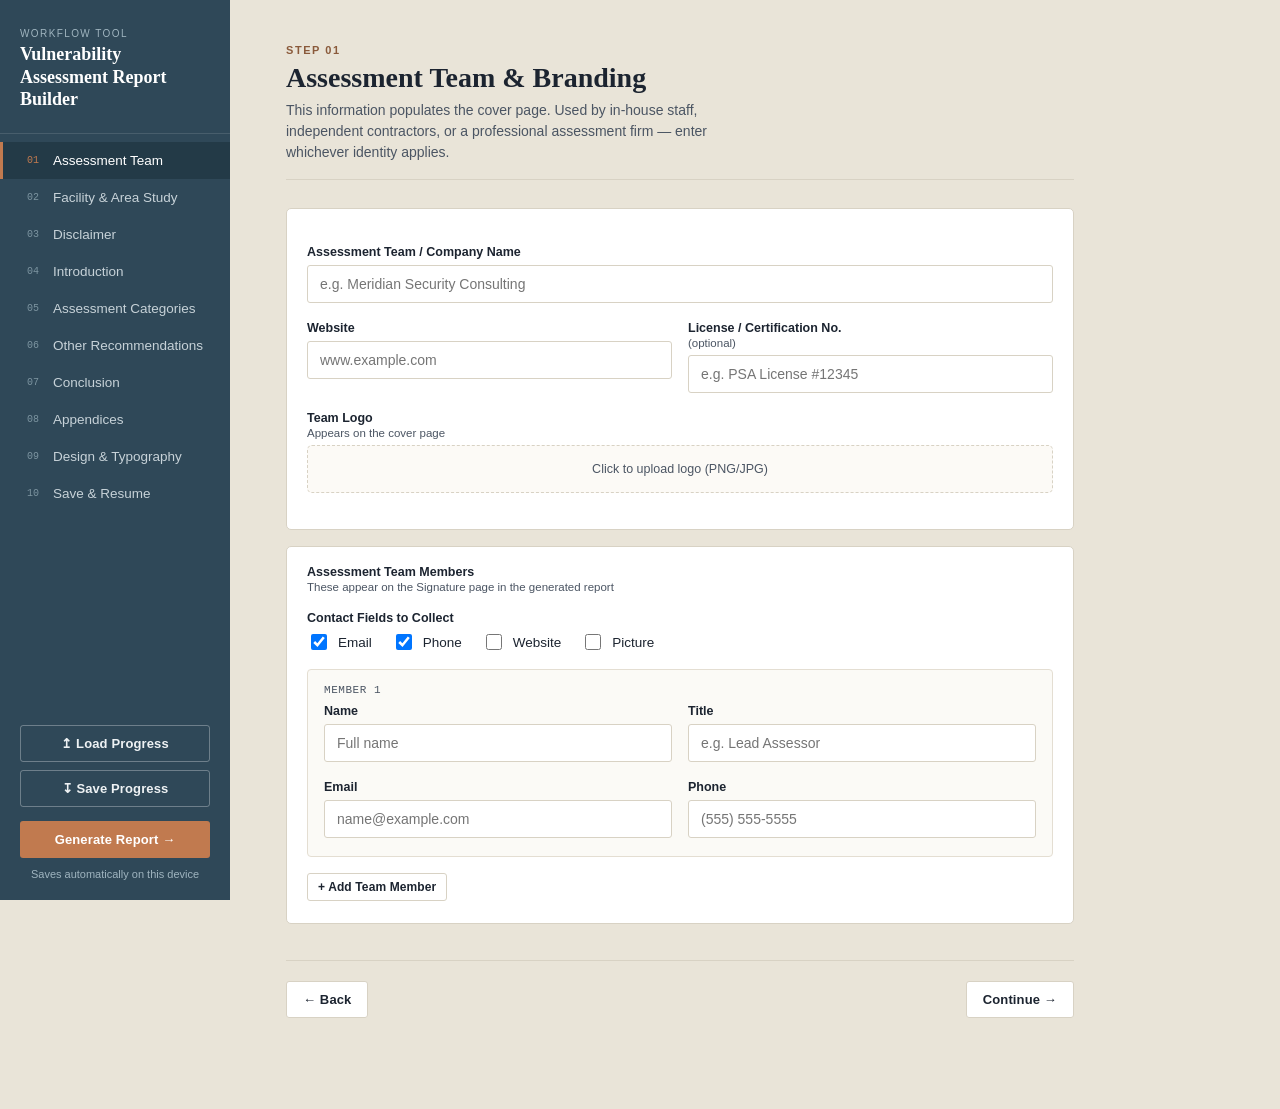
==== commit c02fd92d: "Add Field Capture app and portable finding workflow - New /capture/ mobile PWA: photo-first findings" ====
--- a/app/index.html
+++ b/app/index.html
@@ -385,6 +385,47 @@
     .photo-resize-wrap{ width:100%; max-width:100%; height:220px; }
     input, select, textarea, button{ font-size:16px; } /* prevents iOS auto-zoom on focus */
   }
+
+  /* ---------- FIELD FINDINGS (import, tray, voice, photo layers) ---------- */
+  .import-box{ border-left:4px solid var(--tab-active); }
+  .import-box .btn{ margin:4px 8px 4px 0; }
+  .import-box p{ font-size:12.5px; color:var(--ink-soft); margin:0 0 10px; line-height:1.5; }
+  .import-box a{ font-size:12.5px; font-weight:700; color:var(--folder); }
+  .lib-list{ margin-top:12px; border:1px solid var(--paper-line); border-radius:4px; background:#fbfaf6; max-height:420px; overflow:auto; }
+  .lib-site{ font-size:10.5px; letter-spacing:.12em; text-transform:uppercase; color:var(--accent); font-weight:700; padding:10px 12px 4px; }
+  .lib-row{ display:flex; gap:10px; align-items:center; padding:8px 12px; border-top:1px solid var(--paper-line); font-size:13px; cursor:pointer; }
+  .lib-row input{ width:18px; height:18px; accent-color:var(--accent); flex-shrink:0; }
+  .lib-row img, .tray-row img{ width:52px; height:52px; object-fit:cover; border-radius:3px; border:1px solid var(--border); flex-shrink:0; background:#e4ded2; }
+  .lib-row .lib-txt, .tray-row .tray-txt{ flex:1; min-width:0; }
+  .lib-row .lib-snip, .tray-row .tray-snip{ white-space:nowrap; overflow:hidden; text-overflow:ellipsis; }
+  .lib-row .lib-meta, .tray-row .tray-meta{ font-size:11px; color:var(--ink-soft); }
+  .lib-actions{ display:flex; gap:10px; align-items:center; padding:10px 12px; border-top:1px solid var(--paper-line); background:#fff; position:sticky; bottom:0; }
+  .tray{ background:#fff8e6; border:1px solid #e2c27a; border-radius:5px; padding:14px 18px; margin-bottom:16px; }
+  .tray h3{ font-family:var(--serif); font-size:16px; margin:0 0 4px; }
+  .tray > p{ font-size:12.5px; color:var(--ink-soft); margin:0 0 10px; }
+  .tray-row{ display:flex; gap:10px; align-items:center; padding:8px 0; border-top:1px solid #efdcae; font-size:13px; flex-wrap:wrap; }
+  .tray-row select{ width:auto; max-width:260px; font-size:13px; padding:7px 8px; }
+  .src-badge{ display:inline-block; margin-left:8px; font-family:var(--sans); font-size:9.5px; letter-spacing:.08em; background:var(--folder); color:#fff; padding:2px 7px; border-radius:10px; vertical-align:1px; }
+  .mini{ border:1px solid var(--border); background:#fff; border-radius:3px; font-size:11px; padding:4px 7px; cursor:pointer; color:var(--ink); }
+  .mini:disabled{ opacity:.35; cursor:default; }
+  .vuln-card .tt-vf{ margin:14px 0 0; }
+  .vuln-card .tt-vf textarea{ font-size:14px; min-height:90px; }
+  .vphoto{ width:250px; background:#fff; border:1px solid var(--border); border-radius:4px; overflow:hidden; }
+  .vphoto-img{ position:relative; height:180px; background:#1c2430; display:flex; align-items:center; justify-content:center; cursor:pointer; }
+  .vphoto-img img{ max-width:100%; max-height:100%; display:block; }
+  .vbadge{ position:absolute; top:6px; left:6px; font-size:9.5px; font-weight:800; letter-spacing:.1em; background:var(--tab-active); color:#fff; padding:2px 6px; border-radius:8px; }
+  .vphoto-meta{ font-size:11.5px; color:var(--ink-soft); padding:6px 8px 0; line-height:1.4; }
+  .vphoto-actions{ display:flex; flex-wrap:wrap; gap:4px; padding:6px 8px 8px; }
+  .vphoto-actions button{ font-size:11.5px; }
+  .autosave-line{ font-size:12px; color:var(--ink-soft); margin-top:10px; }
+  .rail .autosave-line{ color:#9fb4bf; font-size:11px; margin:10px 0 0; text-align:center; }
+  .photo-resize-wrap.fit{ width:100%; height:auto; max-width:100%; max-height:none; min-height:0; }
+  .photo-resize-wrap.fit img{ height:auto; object-fit:fill; }
+  figure.fit-fig{ max-width:100%; }
+  @media (max-width: 820px){
+    .photo-resize-wrap.fit{ height:auto; }
+    .vphoto{ width:100%; }
+  }
 </style>
 </head>
 <body>
@@ -416,6 +457,7 @@
       <input type="file" id="loadInput" accept="application/json" style="display:none" onchange="loadProgress(event)">
       <button class="btn btn-ghost" style="margin-top:8px" onclick="saveProgress()">↧ Save Progress</button>
       <button class="btn btn-primary" style="width:100%; margin-top:14px" onclick="generateReport()">Generate Report →</button>
+      <div class="autosave-line" data-autosave-status></div>
     </div>
   </nav>
 
@@ -551,6 +593,16 @@
         <h2>Assessment Categories</h2>
         <p>Uncheck any category that doesn't apply to this facility, or add a custom one. Each category is narrative-only — observations and recommendations in plain language, with an overall priority used to build the Conclusion summary table.</p>
       </div>
+      <div class="field-group import-box">
+        <label style="margin-top:0">Field Findings</label>
+        <p>Bring in findings captured on site with the Field Capture app. Each one slots into its category automatically and marks that category as assessed; anything captured without a category waits in the Unsorted tray below.</p>
+        <button class="btn btn-primary btn-small" onclick="document.getElementById('findingFileInput').click()">↥ Import finding files</button>
+        <button class="btn btn-outline btn-small" onclick="openDeviceLibrary()">From this device’s capture library</button>
+        <input type="file" id="findingFileInput" accept="application/json,.json" multiple style="display:none" onchange="importFindingFiles(event)">
+        <div id="deviceLibrary"></div>
+        <p style="margin:10px 0 0;"><a href="../capture/" target="_blank" rel="noopener">Open Field Capture →</a></p>
+      </div>
+      <div id="unsortedTray"></div>
       <div id="categoryList"></div>
       <div class="add-cat-row">
         <input type="text" id="newCatName" placeholder="Add a custom category (e.g. Loading Dock, IT/Server Room)">
@@ -677,7 +729,7 @@
       <div class="panel-head">
         <div class="eyebrow">Step 10</div>
         <h2>Save &amp; Resume</h2>
-        <p>Nothing is stored automatically — this tool keeps no server or browser storage. Save your progress to a file you keep (local drive, shared folder, etc.) and load it later to pick up where you left off, on this or any other computer.</p>
+        <p>Your work saves automatically on this device as you go — close the browser and it will be here when you come back. Nothing is sent to any server. To move an assessment to another computer, or keep a backup, save a progress file below and load it there.</p>
       </div>
 
       <div class="field-group">
@@ -741,6 +793,13 @@
         <button class="btn btn-outline" onclick="saveProgress()">↧ Save Progress Now</button>
         <button class="btn btn-outline" style="margin-left:10px" onclick="document.getElementById('loadInput2').click()">↥ Load Progress File</button>
         <input type="file" id="loadInput2" accept="application/json" style="display:none" onchange="loadProgress(event)">
+        <div class="autosave-line" data-autosave-status></div>
+      </div>
+
+      <div class="field-group">
+        <label style="margin-top:0">Start Over</label>
+        <p style="font-size:12.5px; color:var(--ink-soft); margin:0 0 12px;">Clears the in-progress assessment saved on this device so you can begin a new one. Save a progress file first if you may need this one again. Findings in the Field Capture library are not affected.</p>
+        <button class="btn btn-outline" style="color:var(--critical);" onclick="startNewAssessment()">Start a New Assessment</button>
       </div>
     </section>
 
@@ -763,7 +822,9 @@
   <div id="reportSheets"></div>
 </div>
 
+<script src="../shared/finding-kit.js"></script>
 <script>
+const TOOL_TRACK = 'commercial';
 /* ---------------- DEFAULT CONTENT ---------------- */
 const DEFAULT_DISCLAIMER = `This Vulnerability Assessment Report ("Report") is provided for informational and planning purposes only. It reflects observations and professional judgment made at a specific point in time, under the conditions present during the site visit(s) described herein, and does not constitute a guarantee, warranty, or certification that the facility is free from security vulnerabilities or that any incident will not occur.
 
@@ -806,7 +867,8 @@
   categories: DEFAULT_CATEGORIES.map(name => ({
     id: crypto.randomUUID(), name, status: 'assessed', noReportReason: '', noReportOther: '',
     vulnerabilities: [ makeVuln() ]
-  }))
+  })),
+  unsorted: []
 };
 function makeTeamMember(){
   return { id: crypto.randomUUID(), name:"", title:"", email:"", phone:"", website:"", photo:null };
@@ -819,7 +881,8 @@
   "Other"
 ];
 function makeVuln(){
-  return { id: crypto.randomUUID(), vulnerability:"", risk:"", mitigation:"", priority:"Unrated", photos: [] };
+  return { id: crypto.randomUUID(), vulnerability:"", risk:"", mitigation:"", followUp:"", priority:"Unrated", photos: [],
+    audio: { vulnerability:[], risk:[], mitigation:[], followUp:[] }, sourceFindingId: null };
 }
 
 /* ---------------- INIT ---------------- */
@@ -990,6 +1053,7 @@
 /* ---------------- CATEGORIES ---------------- */
 function renderCategories(){
   const list = document.getElementById('categoryList');
+  const openIds = new Set(Array.from(list.querySelectorAll('.cat-card.open')).map(el=>el.id));
   list.innerHTML = "";
   state.categories.forEach(cat=>{
     const card = document.createElement('div');
@@ -1012,6 +1076,7 @@
       <div class="cat-card-body" id="cat-body-${cat.id}"></div>`;
     list.appendChild(card);
     if(cat.status==='no-report'){ renderNoReportPanel(cat.id); } else { renderVulnList(cat.id); }
+    if(openIds.has(card.id)) card.classList.add('open');
   });
 }
 function renderNoReportPanel(catId){
@@ -1034,31 +1099,59 @@
   cat[field] = val;
   if(field==='noReportReason') renderNoReportPanel(catId);
 }
+function vfAdapter(v, key){
+  // Bridges the shared voice-field component to this tool's flat vuln fields.
+  if(!v.audio) v.audio = { vulnerability:[], risk:[], mitigation:[], followUp:[] };
+  if(!v.audio[key]) v.audio[key] = [];
+  if(v[key] == null) v[key] = '';
+  return { get text(){ return v[key]; }, set text(t){ v[key] = t; }, audio: v.audio[key] };
+}
+function vulnFields(){ return [
+  { key:'vulnerability', label:'Vulnerability', hint:'What is the observed vulnerability?' },
+  { key:'risk',          label:'Risk',          hint:'What risk does this vulnerability expose the facility to?' },
+  { key:'mitigation',    label:'Mitigation',    hint:'What steps, changes, or equipment will reduce this risk?' },
+  { key:'followUp',      label:'Follow-up notes', hint:'Internal only — never printed in the report', internal:true }
+]; }
 function renderVulnList(catId){
   const cat = state.categories.find(c=>c.id===catId);
   const body = document.getElementById('cat-body-'+catId);
+  const n = cat.vulnerabilities.length;
   body.innerHTML = cat.vulnerabilities.map((v,i)=>`
     <div class="vuln-card" id="vuln-${v.id}">
       <div class="vuln-card-top">
-        <span class="vuln-index">Item ${i+1}</span>
+        <span class="vuln-index">Item ${i+1}${v.sourceFindingId ? '<span class="src-badge">FIELD CAPTURE</span>' : ''}</span>
         <select class="priority-select" onchange="updateVuln('${catId}','${v.id}','priority',this.value)">
           ${["Unrated","Low","Medium","High","Critical"].map(p=>`<option ${v.priority===p?'selected':''}>${p}</option>`).join('')}
         </select>
-        ${cat.vulnerabilities.length>1 ? `<button class="cat-remove" onclick="removeVuln('${catId}','${v.id}')">Remove Item</button>` : ''}
-      </div>
-      <label style="margin-top:10px">Vulnerability <span class="hint">What is the observed vulnerability?</span></label>
-      <textarea oninput="updateVuln('${catId}','${v.id}','vulnerability',this.value)" placeholder="Describe the specific vulnerability observed.">${v.vulnerability}</textarea>
-      <label>Risk <span class="hint">What risk does this vulnerability expose the facility to?</span></label>
-      <textarea oninput="updateVuln('${catId}','${v.id}','risk',this.value)" placeholder="Describe the risk this vulnerability creates.">${v.risk}</textarea>
-      <label>Mitigation <span class="hint">What steps, changes, or equipment will reduce this risk?</span></label>
-      <textarea oninput="updateVuln('${catId}','${v.id}','mitigation',this.value)" placeholder="Describe the recommended mitigation.">${v.mitigation}</textarea>
-      <label>Photos <span class="hint">Optional — add one or more, each with its own caption</span></label>
+        <button class="mini" title="Move up" ${i===0?'disabled':''} onclick="moveVuln('${catId}','${v.id}',-1)">▲</button>
+        <button class="mini" title="Move down" ${i===n-1?'disabled':''} onclick="moveVuln('${catId}','${v.id}',1)">▼</button>
+        <button class="mini" title="Save this item as a portable finding file" onclick="exportVulnAsFinding('${v.id}')">Export</button>
+        ${n>1 ? `<button class="cat-remove" onclick="removeVuln('${catId}','${v.id}')">Remove Item</button>` : ''}
+      </div>
+      ${vulnFields().map(f=>`<div data-vf="${v.id}:${f.key}"></div>`).join('')}
+      <label>Photos <span class="hint">Click a photo to crop, mark up, set its print size, or add a caption. The first photo leads.</span></label>
       <div class="photo-drop" onclick="document.getElementById('vulnphoto-${v.id}').click()">Click to upload photo(s)</div>
       <input type="file" id="vulnphoto-${v.id}" accept="image/*" multiple style="display:none" onchange="handleVulnPhoto('${catId}','${v.id}',event)">
       <div id="vulnphoto-grid-${v.id}" class="photo-grid"></div>
     </div>`).join('') + `
     <button class="btn btn-outline btn-small" style="margin-top:4px" onclick="addVuln('${catId}')">+ Add Another Vulnerability</button>`;
-  cat.vulnerabilities.forEach(v => renderVulnPhotoGrid(v.id));
+  cat.vulnerabilities.forEach(v=>{
+    vulnFields().forEach(f=>{
+      const el = body.querySelector(`[data-vf="${v.id}:${f.key}"]`);
+      TT.mountVoiceField(el, { label:f.label, hint:f.hint, internal:!!f.internal, placeholder: f.internal ? 'Notes for you — kept out of the client report' : '', get: ()=>vfAdapter(v, f.key), onChange: markDirty });
+    });
+    renderVulnPhotoGrid(v.id);
+  });
+}
+function moveVuln(catId, vulnId, dir){
+  const cat = state.categories.find(c=>c.id===catId);
+  const i = cat.vulnerabilities.findIndex(v=>v.id===vulnId);
+  const j = i + dir;
+  if(i<0 || j<0 || j>=cat.vulnerabilities.length) return;
+  [cat.vulnerabilities[i], cat.vulnerabilities[j]] = [cat.vulnerabilities[j], cat.vulnerabilities[i]];
+  renderVulnList(catId);
+  renderPrioritySummary();
+  markDirty();
 }
 function toggleCat(id, e){
   document.getElementById('cat-'+id).classList.toggle('open');
@@ -1073,6 +1166,7 @@
 function removeCategory(id){
   state.categories = state.categories.filter(c=>c.id!==id);
   renderCategories();
+  renderUnsortedTray();
   renderPrioritySummary();
 }
 function addCategory(){
@@ -1082,6 +1176,7 @@
   state.categories.push({ id: crypto.randomUUID(), name, status:'assessed', noReportReason:'', noReportOther:'', vulnerabilities:[ makeVuln() ] });
   input.value = "";
   renderCategories();
+  renderUnsortedTray();
   renderPrioritySummary();
 }
 function addVuln(catId){
@@ -1102,37 +1197,262 @@
   const v = cat.vulnerabilities.find(v=>v.id===vulnId);
   v[field] = val;
   if(field==='priority') renderPrioritySummary();
+  markDirty();
+}
+function findVuln(vulnId){
+  for(const c of state.categories){ const v = c.vulnerabilities.find(x=>x.id===vulnId); if(v) return { v, cat:c }; }
+  const u = (state.unsorted||[]).find(x=>x.id===vulnId);
+  return u ? { v:u, cat:null } : { v:null, cat:null };
 }
 async function handleVulnPhoto(catId, vulnId, e){
   const files = Array.from(e.target.files);
-  const cat = state.categories.find(c=>c.id===catId);
-  const v = cat.vulnerabilities.find(v=>v.id===vulnId);
+  const { v } = findVuln(vulnId);
+  if(!v) return;
   for(const file of files){
-    const dataUrl = await readFileAsDataURL(file);
-    v.photos.push({ dataUrl, caption: "" });
+    try{ v.photos.push(await TT.fileToPhoto(file)); }
+    catch(err){ TT.toast('One photo could not be read in this browser.'); }
   }
   renderVulnPhotoGrid(vulnId);
   e.target.value = "";
+  markDirty();
 }
 function renderVulnPhotoGrid(vulnId){
   const grid = document.getElementById('vulnphoto-grid-'+vulnId);
   if(!grid) return;
-  let v;
-  state.categories.forEach(c => { const found = c.vulnerabilities.find(x=>x.id===vulnId); if(found) v = found; });
+  const { v } = findVuln(vulnId);
   if(!v) return;
   grid.innerHTML = v.photos.map((p,i)=>`
-    <div class="photo-card">
-      <img src="${p.dataUrl}">
-      <input type="text" placeholder="Caption / subtitle" value="${(p.caption||'').replace(/"/g,'&quot;')}" oninput="updateVulnPhotoCaption('${vulnId}',${i},this.value)">
-      <button class="remove" onclick="removeVulnPhoto('${vulnId}',${i})">Remove</button>
+    <div class="vphoto">
+      <div class="vphoto-img" onclick="editVulnPhoto('${vulnId}',${i},'move')"><img data-vthumb="${vulnId}:${i}" alt="">${i===0?'<span class="vbadge">LEAD</span>':''}</div>
+      <div class="vphoto-meta">${(p.printWidthIn||4).toFixed(2)}″ wide in report · ${p.caption.enabled && p.caption.text.trim() ? 'Caption: “'+esc(p.caption.text)+'”' : 'No caption'}${p.annotations.length ? ' · '+p.annotations.length+' mark'+(p.annotations.length===1?'':'s') : ''}</div>
+      <div class="vphoto-actions">
+        <button class="mini" onclick="editVulnPhoto('${vulnId}',${i},'move')">Crop &amp; mark up</button>
+        <button class="mini" onclick="editVulnPhoto('${vulnId}',${i},'layout')">Size &amp; caption</button>
+        <button class="mini" ${i===0?'disabled':''} onclick="moveVulnPhoto('${vulnId}',${i},-1)">◀</button>
+        <button class="mini" ${i===v.photos.length-1?'disabled':''} onclick="moveVulnPhoto('${vulnId}',${i},1)">▶</button>
+        ${i>0 ? `<button class="mini" onclick="moveVulnPhoto('${vulnId}',${i},'lead')">★ Lead</button>` : ''}
+        <button class="mini" style="color:var(--critical)" onclick="removeVulnPhoto('${vulnId}',${i})">Remove</button>
+      </div>
     </div>`).join('');
-}
-function updateVulnPhotoCaption(vulnId, i, val){
-  state.categories.forEach(c=>{ const v = c.vulnerabilities.find(x=>x.id===vulnId); if(v) v.photos[i].caption = val; });
+  v.photos.forEach(async (p,i)=>{
+    const img = grid.querySelector(`[data-vthumb="${vulnId}:${i}"]`);
+    try{ if(img) img.src = await TT.renderThumb(p, 500); }catch(e){}
+  });
+}
+function editVulnPhoto(vulnId, i, startTool){
+  const { v } = findVuln(vulnId);
+  if(!v || !v.photos[i]) return;
+  TT.openPhotoEditor(v.photos[i], {
+    startTool, sampleText: v.vulnerability,
+    onSave(updated){ v.photos[i] = updated; renderVulnPhotoGrid(vulnId); markDirty(); }
+  });
+}
+function moveVulnPhoto(vulnId, i, dir){
+  const { v } = findVuln(vulnId);
+  if(!v) return;
+  const ph = v.photos;
+  if(dir === 'lead'){ ph.unshift(ph.splice(i,1)[0]); }
+  else { const j = i + dir; if(j<0 || j>=ph.length) return; [ph[i], ph[j]] = [ph[j], ph[i]]; }
+  renderVulnPhotoGrid(vulnId);
+  markDirty();
 }
 function removeVulnPhoto(vulnId, i){
-  state.categories.forEach(c=>{ const v = c.vulnerabilities.find(x=>x.id===vulnId); if(v) v.photos.splice(i,1); });
+  const { v } = findVuln(vulnId);
+  if(!v || !confirm('Remove this photo?')) return;
+  v.photos.splice(i,1);
   renderVulnPhotoGrid(vulnId);
+  markDirty();
+}
+
+/* ---------------- FIELD FINDINGS: IMPORT / TRAY / EXPORT ----------------
+   A finding file (from the Field Capture app) becomes one vulnerability
+   item. It lands in the category it was tagged with — which marks that
+   category Assessed so the Scope Coverage Summary stays honest — or in
+   the Unsorted tray if it wasn't tagged or the category isn't in this
+   report. Re-importing the same finding updates it in place. */
+function vulnFromFinding(f){
+  const v = makeVuln();
+  v.sourceFindingId = f.id;
+  v.capturedAt = f.createdAt;
+  v.fieldSite = f.site || '';
+  v.fieldCategory = f.category || '';
+  v.priority = TT.PRIORITIES.includes(f.priority) ? f.priority : 'Unrated';
+  ['vulnerability','risk','mitigation','followUp'].forEach(k=>{
+    v[k] = f.fields[k].text || '';
+    v.audio[k] = f.fields[k].audio || [];
+  });
+  v.photos = f.photos.map(p=>TT.normalizePhoto(p)).filter(Boolean);
+  return v;
+}
+function findingFromVuln(v, catName){
+  const f = TT.newFinding({ track: TOOL_TRACK, site: v.fieldSite || document.getElementById('facName').value, category: catName || '' });
+  if(v.sourceFindingId) f.id = v.sourceFindingId;
+  if(v.capturedAt) f.createdAt = v.capturedAt;
+  f.priority = v.priority || 'Unrated';
+  ['vulnerability','risk','mitigation','followUp'].forEach(k=>{
+    f.fields[k] = { text: v[k] || '', audio: (v.audio && v.audio[k]) || [] };
+  });
+  f.photos = TT.clone(v.photos);
+  return f;
+}
+function isBlankVuln(v){
+  return !v.vulnerability && !v.risk && !v.mitigation && !v.followUp && !v.photos.length && v.priority==='Unrated'
+    && !(v.audio && Object.values(v.audio).some(a=>a.length));
+}
+function findCategoryByName(name){
+  const key = (name||'').trim().toLowerCase();
+  if(!key) return null;
+  return state.categories.find(c=>c.name.trim().toLowerCase()===key) || null;
+}
+function placeVulnInCategory(v, cat){
+  cat.vulnerabilities = cat.vulnerabilities.filter(x=>!isBlankVuln(x));
+  cat.vulnerabilities.push(v);
+  cat.status = 'assessed';
+}
+function locateBySource(findingId){
+  for(const c of state.categories){
+    const i = c.vulnerabilities.findIndex(v=>v.sourceFindingId===findingId);
+    if(i>=0) return { list:c.vulnerabilities, i, cat:c };
+  }
+  const i = (state.unsorted||[]).findIndex(v=>v.sourceFindingId===findingId);
+  return i>=0 ? { list:state.unsorted, i, cat:null } : null;
+}
+function importFindings(findings){
+  if(!findings.length) return;
+  const dupes = findings.filter(f=>locateBySource(f.id));
+  let replaceDupes = true;
+  if(dupes.length){
+    const what = findings.length===1 ? 'This finding is' : (dupes.length===1 ? '1 of these findings is' : dupes.length+' of these findings are');
+    replaceDupes = confirm(`${what} already in this report.\n\nOK — replace with the imported version\nCancel — skip ${dupes.length===1?'it':'them'}`);
+  }
+  let added = 0, updated = 0, toTray = 0, skipped = 0;
+  findings.forEach(f=>{
+    const v = vulnFromFinding(f);
+    const loc = locateBySource(f.id);
+    if(loc){
+      if(!replaceDupes){ skipped++; return; }
+      v.id = loc.list[loc.i].id;
+      loc.list[loc.i] = v;
+      updated++;
+      return;
+    }
+    const cat = findCategoryByName(f.category);
+    if(cat){ placeVulnInCategory(v, cat); added++; }
+    else { state.unsorted.push(v); toTray++; }
+  });
+  renderCategories();
+  renderUnsortedTray();
+  renderPrioritySummary();
+  markDirty();
+  const parts = [];
+  if(added) parts.push(`${added} added to categories`);
+  if(toTray) parts.push(`${toTray} in the Unsorted tray`);
+  if(updated) parts.push(`${updated} updated`);
+  if(skipped) parts.push(`${skipped} skipped`);
+  TT.toast('Imported: ' + (parts.join(' · ') || 'nothing new'), 5000);
+}
+async function importFindingFiles(e){
+  const { findings, errors } = await TT.readFindingFiles(e.target.files);
+  e.target.value = '';
+  if(errors.length) alert('Some files were skipped:\n\n' + errors.join('\n'));
+  importFindings(findings);
+}
+async function openDeviceLibrary(){
+  const wrap = document.getElementById('deviceLibrary');
+  if(wrap.innerHTML){ wrap.innerHTML = ''; return; }
+  let all = [];
+  try{ all = (await TT.dbGetAll('findings')).map(TT.normalizeFinding).filter(Boolean); }
+  catch(e){ wrap.innerHTML = '<p class="empty-note" style="margin-top:10px">This browser isn’t allowing on-device storage, so there’s no capture library here. Import finding files instead.</p>'; return; }
+  if(!all.length){ wrap.innerHTML = '<p class="empty-note" style="margin-top:10px">No findings captured on this device yet. Captures made on another phone arrive as files — use Import finding files.</p>'; return; }
+  all.sort((a,b)=>(a.site||'').localeCompare(b.site||'') || (a.createdAt||'').localeCompare(b.createdAt||''));
+  const facKey = (document.getElementById('facName').value||'').trim().toLowerCase();
+  let html = '<div class="lib-list">', lastSite = null;
+  all.forEach(f=>{
+    if((f.site||'') !== lastSite){ lastSite = f.site||''; html += `<div class="lib-site">${esc(lastSite || 'No site name')}</div>`; }
+    const inReport = !!locateBySource(f.id);
+    const preselect = !inReport && (!facKey || (f.site||'').trim().toLowerCase() === facKey);
+    html += `<label class="lib-row"><input type="checkbox" value="${f.id}" ${preselect?'checked':''}>
+      ${f.photos.length ? `<img data-libthumb="${f.id}" alt="">` : '<img alt="">'}
+      <span class="lib-txt"><div class="lib-snip">${esc(f.fields.vulnerability.text.trim() || 'No vulnerability text')}</div>
+      <div class="lib-meta">${esc(f.category || 'Unsorted')} · ${f.photos.length} photo${f.photos.length===1?'':'s'} · ${esc(TT.fmtTime(f.createdAt))}${inReport ? ' · <b>already in this report</b>' : ''}</div></span></label>`;
+  });
+  html += `<div class="lib-actions"><button class="btn btn-primary btn-small" onclick="importFromLibrary()">Import selected</button>
+    <button class="btn btn-outline btn-small" onclick="document.getElementById('deviceLibrary').innerHTML=''">Close</button></div></div>`;
+  wrap.innerHTML = html;
+  wrap._findings = all;
+  all.forEach(async f=>{
+    if(!f.photos.length) return;
+    const img = wrap.querySelector(`[data-libthumb="${f.id}"]`);
+    try{ if(img) img.src = await TT.renderThumb(f.photos[0], 120); }catch(e){}
+  });
+}
+function importFromLibrary(){
+  const wrap = document.getElementById('deviceLibrary');
+  const ids = Array.from(wrap.querySelectorAll('input[type=checkbox]:checked')).map(c=>c.value);
+  const chosen = (wrap._findings||[]).filter(f=>ids.includes(f.id));
+  wrap.innerHTML = '';
+  importFindings(chosen);
+}
+function renderUnsortedTray(){
+  const el = document.getElementById('unsortedTray');
+  if(!el) return;
+  const list = state.unsorted || [];
+  if(!list.length){ el.innerHTML = ''; return; }
+  el.innerHTML = `<div class="tray">
+    <h3>Unsorted (${list.length})</h3>
+    <p>Captured without a category, or tagged with one this report doesn’t have. Assign each one — unsorted items don’t appear in the report.</p>
+    ${list.map(v=>`<div class="tray-row">
+      ${v.photos.length ? `<img data-traythumb="${v.id}" alt="">` : '<img alt="">'}
+      <div class="tray-txt"><div class="tray-snip">${esc(v.vulnerability.trim() || 'No vulnerability text')}</div>
+        <div class="tray-meta">${v.fieldCategory ? 'Tagged in the field as “'+esc(v.fieldCategory)+'” · ' : ''}${v.photos.length} photo${v.photos.length===1?'':'s'}${v.capturedAt ? ' · '+esc(TT.fmtTime(v.capturedAt)) : ''}</div></div>
+      <select onchange="assignUnsorted('${v.id}', this.value)">
+        <option value="">Assign to category…</option>
+        ${state.categories.map(c=>`<option value="${c.id}">${esc(c.name)}</option>`).join('')}
+        <option value="__new__">+ New category${v.fieldCategory ? ' “'+esc(v.fieldCategory)+'”' : '…'}</option>
+      </select>
+      <button class="cat-remove" onclick="removeUnsorted('${v.id}')">Remove</button>
+    </div>`).join('')}
+  </div>`;
+  list.forEach(async v=>{
+    if(!v.photos.length) return;
+    const img = el.querySelector(`[data-traythumb="${v.id}"]`);
+    try{ if(img) img.src = await TT.renderThumb(v.photos[0], 120); }catch(e){}
+  });
+}
+function assignUnsorted(vulnId, catId){
+  if(!catId) return;
+  const i = state.unsorted.findIndex(v=>v.id===vulnId);
+  if(i<0) return;
+  const v = state.unsorted[i];
+  let cat;
+  if(catId === '__new__'){
+    const name = (v.fieldCategory || prompt('Name for the new category:') || '').trim();
+    if(!name){ renderUnsortedTray(); return; }
+    cat = findCategoryByName(name);
+    if(!cat){ cat = { id: crypto.randomUUID(), name, status:'assessed', noReportReason:'', noReportOther:'', vulnerabilities:[] }; state.categories.push(cat); }
+  } else {
+    cat = state.categories.find(c=>c.id===catId);
+  }
+  if(!cat) return;
+  state.unsorted.splice(i,1);
+  placeVulnInCategory(v, cat);
+  renderCategories();
+  renderUnsortedTray();
+  renderPrioritySummary();
+  markDirty();
+  TT.toast('Moved to ' + cat.name);
+}
+function removeUnsorted(vulnId){
+  if(!confirm('Remove this finding from the report? (The original file and the capture library are not affected.)')) return;
+  state.unsorted = state.unsorted.filter(v=>v.id!==vulnId);
+  renderUnsortedTray();
+  markDirty();
+}
+async function exportVulnAsFinding(vulnId){
+  const { v, cat } = findVuln(vulnId);
+  if(!v) return;
+  const result = await TT.shareFindings([ findingFromVuln(v, cat ? cat.name : '') ]);
+  if(result !== 'cancelled') TT.toast('Finding file ready');
 }
 
 /* ---------------- PRIORITY SUMMARY ---------------- */
@@ -1185,7 +1505,40 @@
   return `<div class="report-photo-grid">${photos.map(p=>`<figure><div class="photo-resize-wrap"><img src="${p.dataUrl}"><div class="resize-handle" data-resize-handle></div></div><figcaption>${esc(p.caption)||''}</figcaption></figure>`).join('')}</div>`;
 }
 
-function generateReport(){
+async function prerenderFindingPhotos(cats){
+  const out = {};
+  for(const c of cats){
+    for(const v of c.vulnerabilities){
+      for(const p of v.photos){
+        try{ out[p.id] = await TT.renderPhotoForPrint(p); }catch(e){ out[p.id] = p.dataUrl; }
+      }
+    }
+  }
+  return out;
+}
+function findingPhotoGridHTML(photos, rendered){
+  if(!photos.length) return '';
+  return `<div class="report-photo-grid">${photos.map(p=>`<figure class="fit-fig" style="width:${(p.printWidthIn||4).toFixed(2)}in">
+    <div class="photo-resize-wrap fit" data-photo-id="${p.id}"><img src="${rendered[p.id] || p.dataUrl}"><div class="resize-handle" data-resize-handle></div></div>
+    ${p.caption && p.caption.enabled && (p.caption.text||'').trim() ? `<figcaption>${esc(p.caption.text)}</figcaption>` : ''}</figure>`).join('')}</div>`;
+}
+let generatingReport = false;
+async function generateReport(){
+  if(generatingReport) return;
+  const unsortedCount = (state.unsorted||[]).length;
+  const pendingAudio = state.categories.filter(c=>c.status!=='no-report').reduce((n,c)=>n + c.vulnerabilities.reduce((m,v)=>m + (v.audio ? Object.values(v.audio).reduce((k,a)=>k + a.filter(x=>!x.transcribed).length, 0) : 0), 0), 0);
+  const warnings = [];
+  if(unsortedCount) warnings.push(`• ${unsortedCount} unsorted finding${unsortedCount===1?'':'s'} in Step 05 will NOT appear in the report.`);
+  if(pendingAudio) warnings.push(`• ${pendingAudio} audio memo${pendingAudio===1?' is':'s are'} still marked "to transcribe".`);
+  if(warnings.length && !confirm(warnings.join('\n') + '\n\nGenerate the report anyway?')) return;
+  generatingReport = true;
+  TT.toast('Rendering photos…', 2500);
+  let renderedPhotos = {};
+  try{ renderedPhotos = await prerenderFindingPhotos(state.categories.filter(c=>c.status!=='no-report')); }
+  finally{ generatingReport = false; }
+  buildReportHTML(renderedPhotos);
+}
+function buildReportHTML(renderedPhotos){
   const teamName = document.getElementById('teamName').value || 'Assessment Team Name';
   const teamWebsite = document.getElementById('teamWebsite').value;
   const teamLicense = document.getElementById('teamLicense').value;
@@ -1327,6 +1680,7 @@
         return;
       }
       const items = c.vulnerabilities.filter(v => v.vulnerability || v.risk || v.mitigation || v.photos.length);
+      // Note: follow-up notes are internal and are never written into the report.
       if(items.length===0){
         html += `<p class="empty-note">No vulnerabilities identified in this category.</p>`;
         return;
@@ -1342,7 +1696,7 @@
           ${paragraphs(v.risk)}
           <div class="label">Mitigation</div>
           ${paragraphs(v.mitigation)}
-          ${photoGridHTML(v.photos)}
+          ${findingPhotoGridHTML(v.photos, renderedPhotos)}
         </div>`;
       });
     });
@@ -1437,14 +1791,35 @@
       handle.setPointerCapture(e.pointerId);
       e.preventDefault();
     });
+    const fig = wrap.parentElement;
+    const isFinding = wrap.classList.contains('fit');
+    let figStartW = 0;
+    if(isFinding){
+      handle.addEventListener('pointerdown', ()=>{ figStartW = fig.offsetWidth; });
+    }
     handle.addEventListener('pointermove', (e)=>{
       if(!active) return;
+      if(isFinding){
+        // Finding photos keep their aspect ratio; width is in print inches (96 CSS px = 1in)
+        const inches = Math.min(6.5, Math.max(1.5, (figStartW + (e.clientX - startX)) / 96));
+        fig.style.width = inches.toFixed(2) + 'in';
+        return;
+      }
       const newW = Math.min(650, Math.max(150, startW + (e.clientX - startX)));
       const newH = Math.min(520, Math.max(100, startH + (e.clientY - startY)));
       wrap.style.width = newW + 'px';
       wrap.style.height = newH + 'px';
     });
-    const end = (e)=>{ active = false; };
+    const end = (e)=>{
+      if(active && isFinding){
+        // Remember the new size on the photo itself so it sticks in saves and the next report
+        const inches = Math.round((fig.offsetWidth / 96) * 4) / 4;
+        const id = wrap.dataset.photoId;
+        state.categories.forEach(c=>c.vulnerabilities.forEach(v=>v.photos.forEach(p=>{ if(p.id===id) p.printWidthIn = inches; })));
+        markDirty();
+      }
+      active = false;
+    };
     handle.addEventListener('pointerup', end);
     handle.addEventListener('pointercancel', end);
   });
@@ -1516,16 +1891,38 @@
     else el.value = values[id];
   });
 }
-function saveProgress(){
-  const payload = {
+function buildProgressPayload(){
+  return {
     savedAt: new Date().toISOString(),
+    tool: TOOL_TRACK,
     formValues: collectFormValues(),
     logo: state.logo,
     facilityPhotos: state.facilityPhotos,
     blueprints: state.blueprints,
     categories: state.categories,
+    unsorted: state.unsorted || [],
     teamMembers: state.teamMembers
   };
+}
+function applyProgressPayload(payload){
+  applyFormValues(payload.formValues || {});
+  state.logo = payload.logo || null;
+  state.facilityPhotos = payload.facilityPhotos || [];
+  state.blueprints = payload.blueprints || [];
+  state.categories = migrateCategories(payload.categories || []);
+  state.unsorted = migrateVulns(payload.unsorted || []);
+  state.teamMembers = (payload.teamMembers && payload.teamMembers.length) ? payload.teamMembers : [ makeTeamMember() ];
+  renderLogoPreview();
+  renderPhotoGrid('facilityPhotos');
+  renderPhotoGrid('blueprints');
+  renderCategories();
+  renderUnsortedTray();
+  updateTeamConfig();
+  renderPrioritySummary();
+  updateFilenamePreview();
+}
+function saveProgress(){
+  const payload = buildProgressPayload();
   const blob = new Blob([JSON.stringify(payload, null, 2)], {type:'application/json'});
   const url = URL.createObjectURL(blob);
   const a = document.createElement('a');
@@ -1555,7 +1952,21 @@
       cat.noReportOther = '';
     }
     delete cat.included;
+    cat.vulnerabilities = migrateVulns(cat.vulnerabilities);
     return cat;
+  });
+}
+/* Bring every vulnerability item up to the current shape: internal
+   follow-up notes, audio memos, and layered photos (crop, print size,
+   caption toggle, annotations). Older files load unchanged otherwise. */
+function migrateVulns(list){
+  return (list||[]).map(v=>{
+    const base = makeVuln();
+    const out = Object.assign(base, v);
+    out.followUp = out.followUp || '';
+    out.audio = Object.assign({ vulnerability:[], risk:[], mitigation:[], followUp:[] }, v.audio || {});
+    out.photos = (v.photos||[]).map(p=>TT.normalizePhoto(p)).filter(Boolean);
+    return out;
   });
 }
 function loadProgress(e){
@@ -1565,19 +1976,9 @@
   reader.onload = () => {
     try{
       const payload = JSON.parse(reader.result);
-      applyFormValues(payload.formValues || {});
-      state.logo = payload.logo || null;
-      state.facilityPhotos = payload.facilityPhotos || [];
-      state.blueprints = payload.blueprints || [];
-      state.categories = migrateCategories(payload.categories || []);
-      state.teamMembers = (payload.teamMembers && payload.teamMembers.length) ? payload.teamMembers : [ makeTeamMember() ];
-      renderLogoPreview();
-      renderPhotoGrid('facilityPhotos');
-      renderPhotoGrid('blueprints');
-      renderCategories();
-      updateTeamConfig();
-      renderPrioritySummary();
-      updateFilenamePreview();
+      if(payload && payload.type === TT.SCHEMA){ alert('That’s a single finding file — import it in Step 05 (Assessment Categories) instead.'); return; }
+      applyProgressPayload(payload);
+      markDirty();
       showPanel('team');
       alert('Progress loaded from ' + file.name);
     }catch(err){
@@ -1753,6 +2154,56 @@
   renderSignatureBlock();
 }
 
+
+/* ---------------- AUTOSAVE (this device) ----------------
+   The whole assessment — text, photos, findings — is kept in the
+   browser's on-device database and restored automatically, so a phone
+   or tablet can close the app mid-assessment without losing anything.
+   Progress files (Step 10) remain the way to move work between devices. */
+const DRAFT_KEY = 'draft-' + TOOL_TRACK;
+let autosaveReady = false, autosaveDirty = false, autosaveOff = false;
+function markDirty(){ if(autosaveReady) autosaveDirty = true; }
+['input','change','click','pointerup'].forEach(ev=>document.addEventListener(ev, ()=>{ if(autosaveReady) autosaveDirty = true; }, true));
+function setAutosaveStatus(msg){ document.querySelectorAll('[data-autosave-status]').forEach(el=>el.textContent = msg); }
+async function autosaveNow(){
+  if(autosaveOff || !autosaveReady) return;
+  autosaveDirty = false;
+  try{
+    const payload = buildProgressPayload();
+    payload.key = DRAFT_KEY;
+    await TT.dbPut('drafts', payload);
+    setAutosaveStatus('Saved on this device · ' + new Date().toLocaleTimeString([], { hour:'numeric', minute:'2-digit' }));
+  }catch(e){
+    setAutosaveStatus('Not saving on this device (browser storage blocked) — use Save Progress.');
+  }
+}
+setInterval(()=>{ if(autosaveDirty) autosaveNow(); }, 4000);
+document.addEventListener('visibilitychange', ()=>{ if(document.visibilityState === 'hidden' && autosaveDirty) autosaveNow(); });
+window.addEventListener('pagehide', ()=>{ if(autosaveDirty) autosaveNow(); });
+async function restoreDraft(){
+  try{
+    const d = await TT.dbGet('drafts', DRAFT_KEY);
+    if(d && d.savedAt){
+      applyProgressPayload(d);
+      setAutosaveStatus('Saved on this device · ' + new Date(d.savedAt).toLocaleString([], { month:'short', day:'numeric', hour:'numeric', minute:'2-digit' }));
+      TT.toast('Picked up where you left off', 2800);
+    } else {
+      setAutosaveStatus('Saves automatically on this device');
+    }
+  }catch(e){
+    setAutosaveStatus('This browser is blocking on-device storage — use Save Progress.');
+  }
+  autosaveReady = true;
+  TT.requestPersistentStorage();
+}
+async function startNewAssessment(){
+  if(!confirm('Clear the assessment saved on this device and start a new one?\n\nSave a progress file first if you may need this one again.')) return;
+  autosaveOff = true;
+  try{ await TT.dbDelete('drafts', DRAFT_KEY); }catch(e){}
+  location.reload();
+}
+restoreDraft();
+
 /* ---------------- PWA: SERVICE WORKER ----------------
    Registers the offline cache. Wrapped in a feature check and try/catch
    since this file can still be opened directly (file://) for desktop
